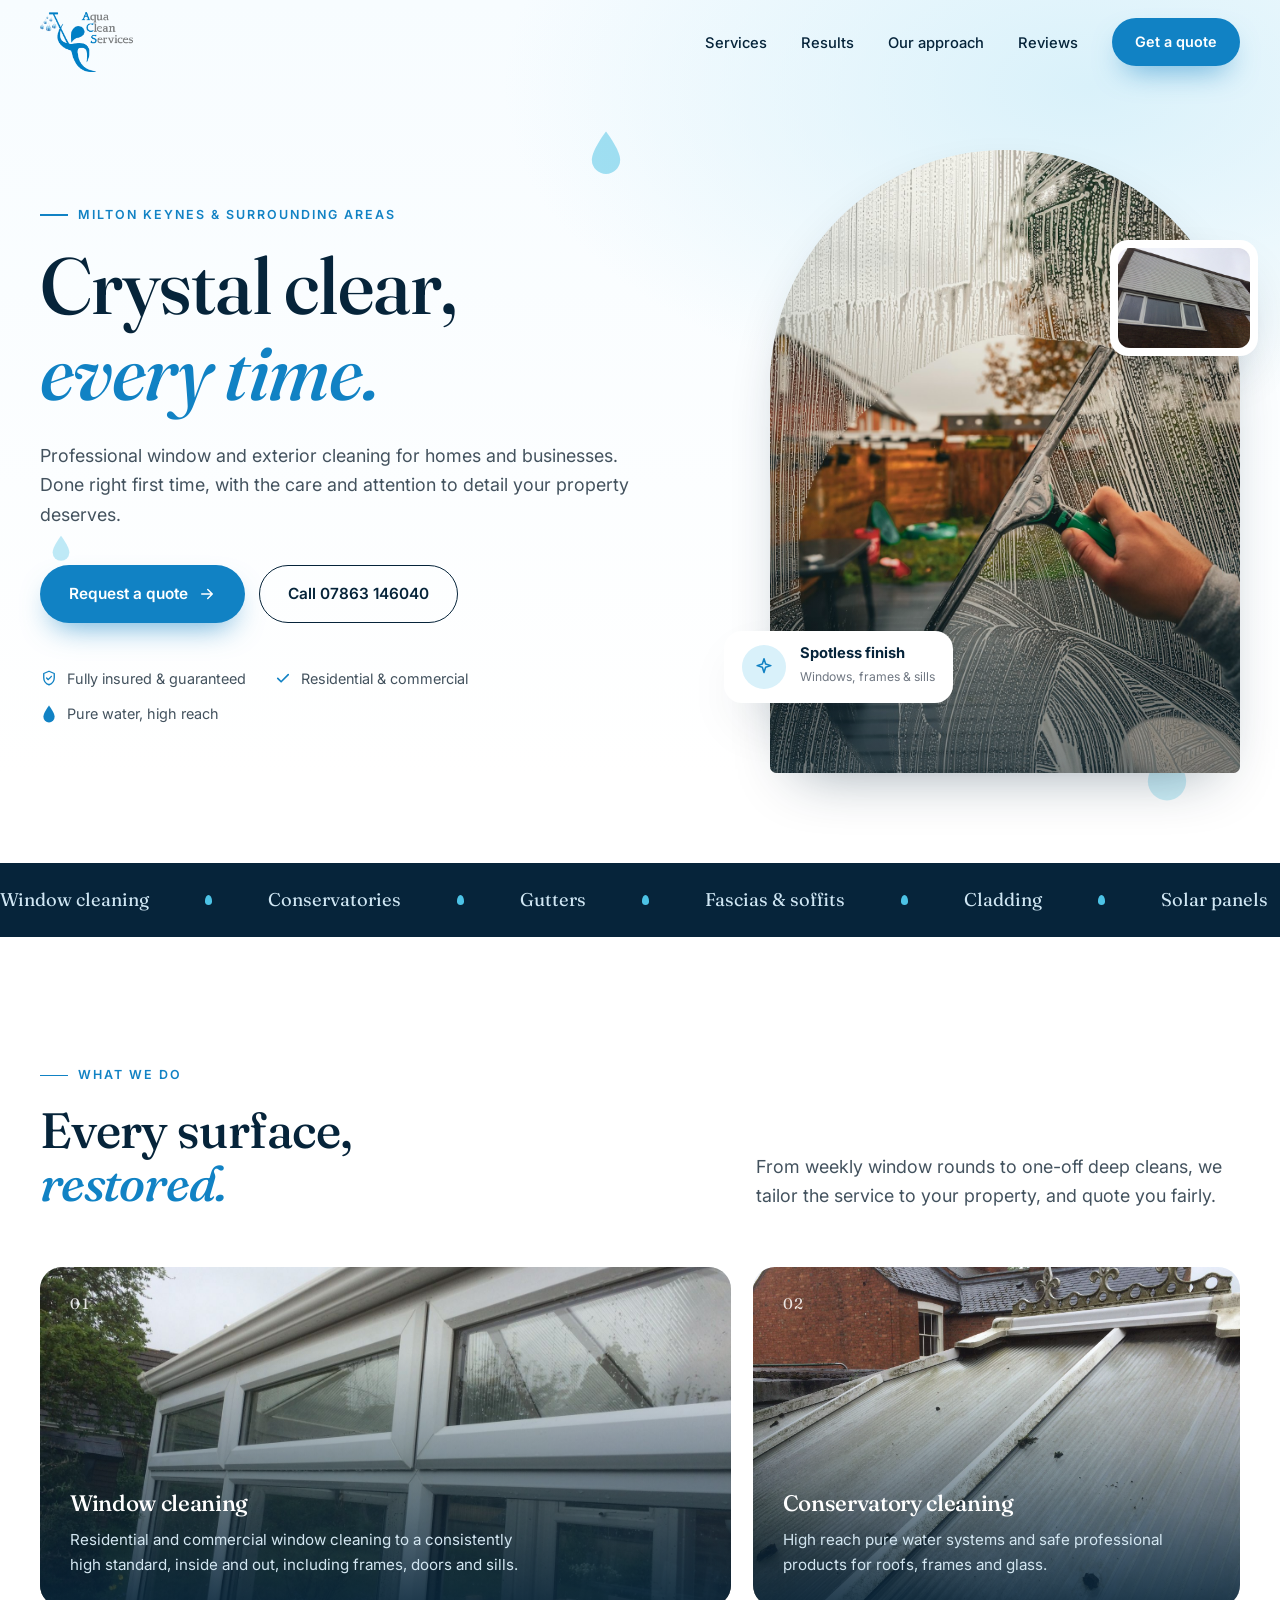
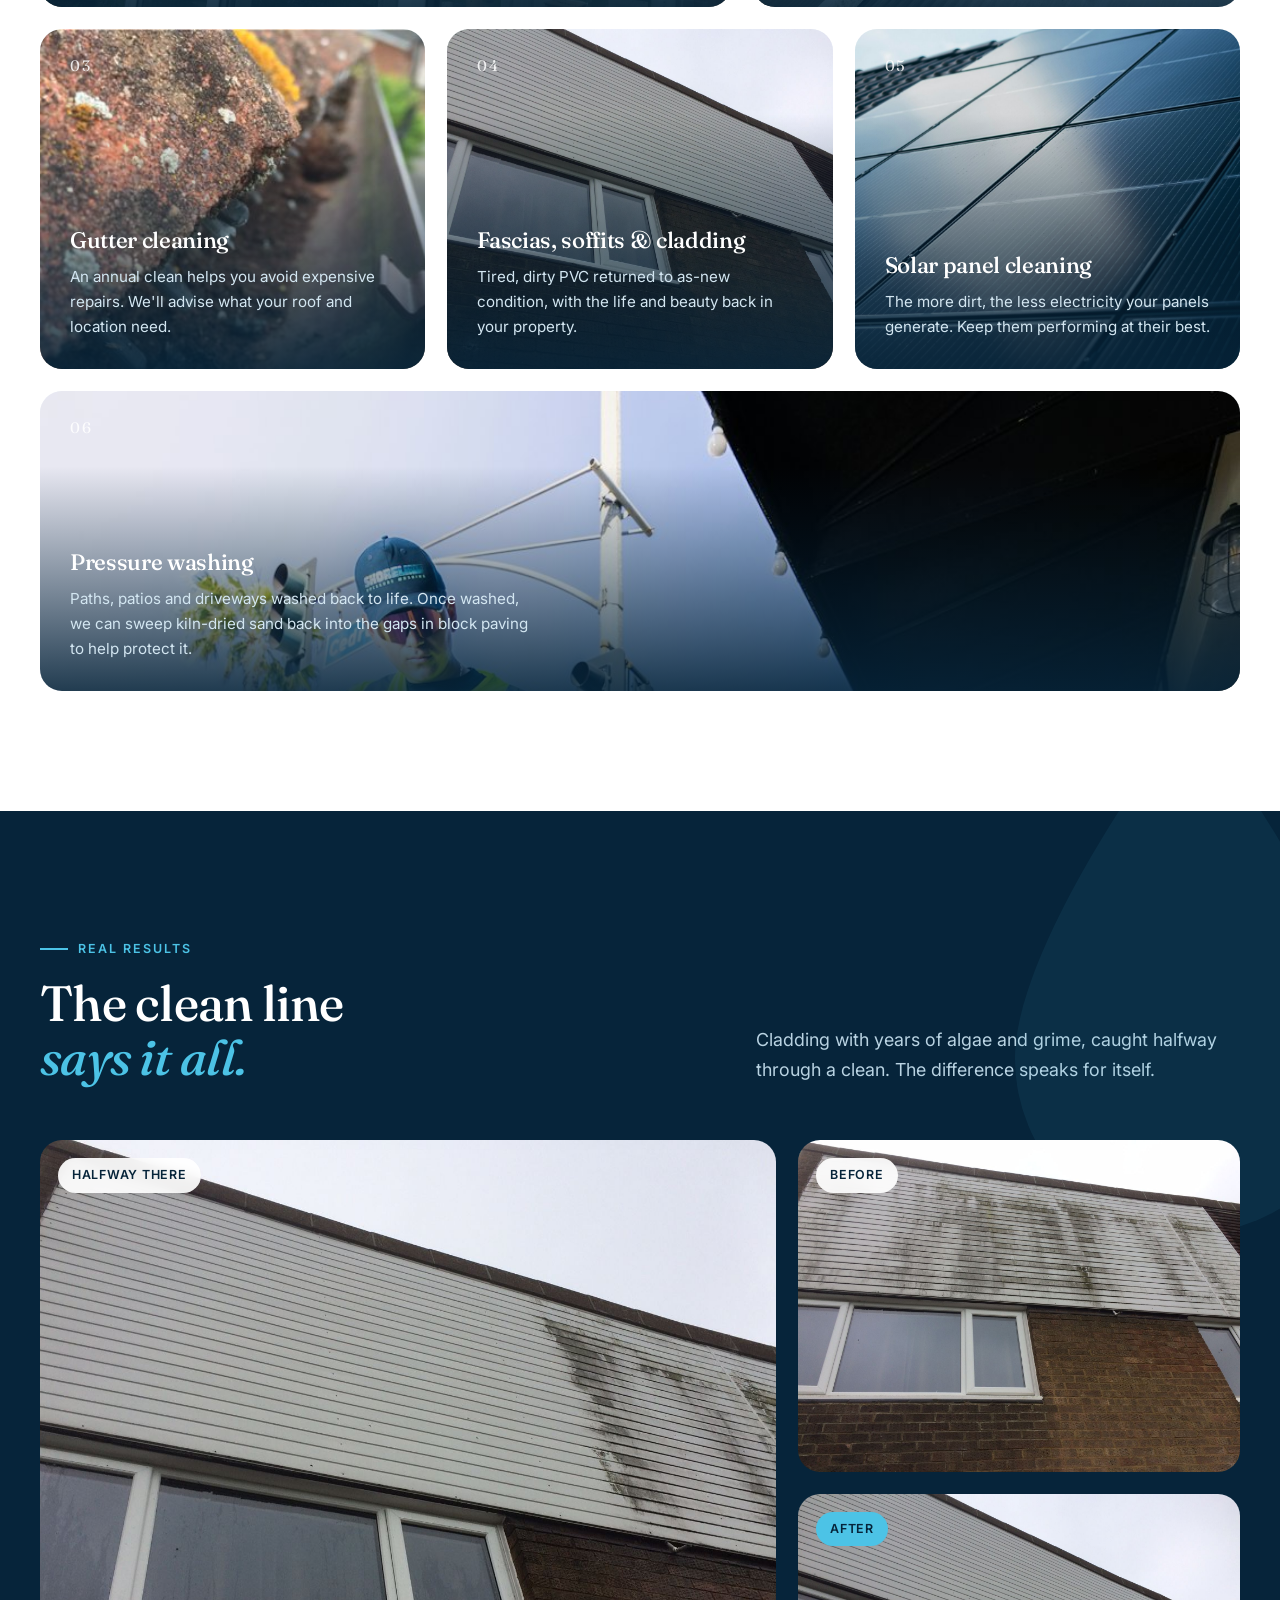
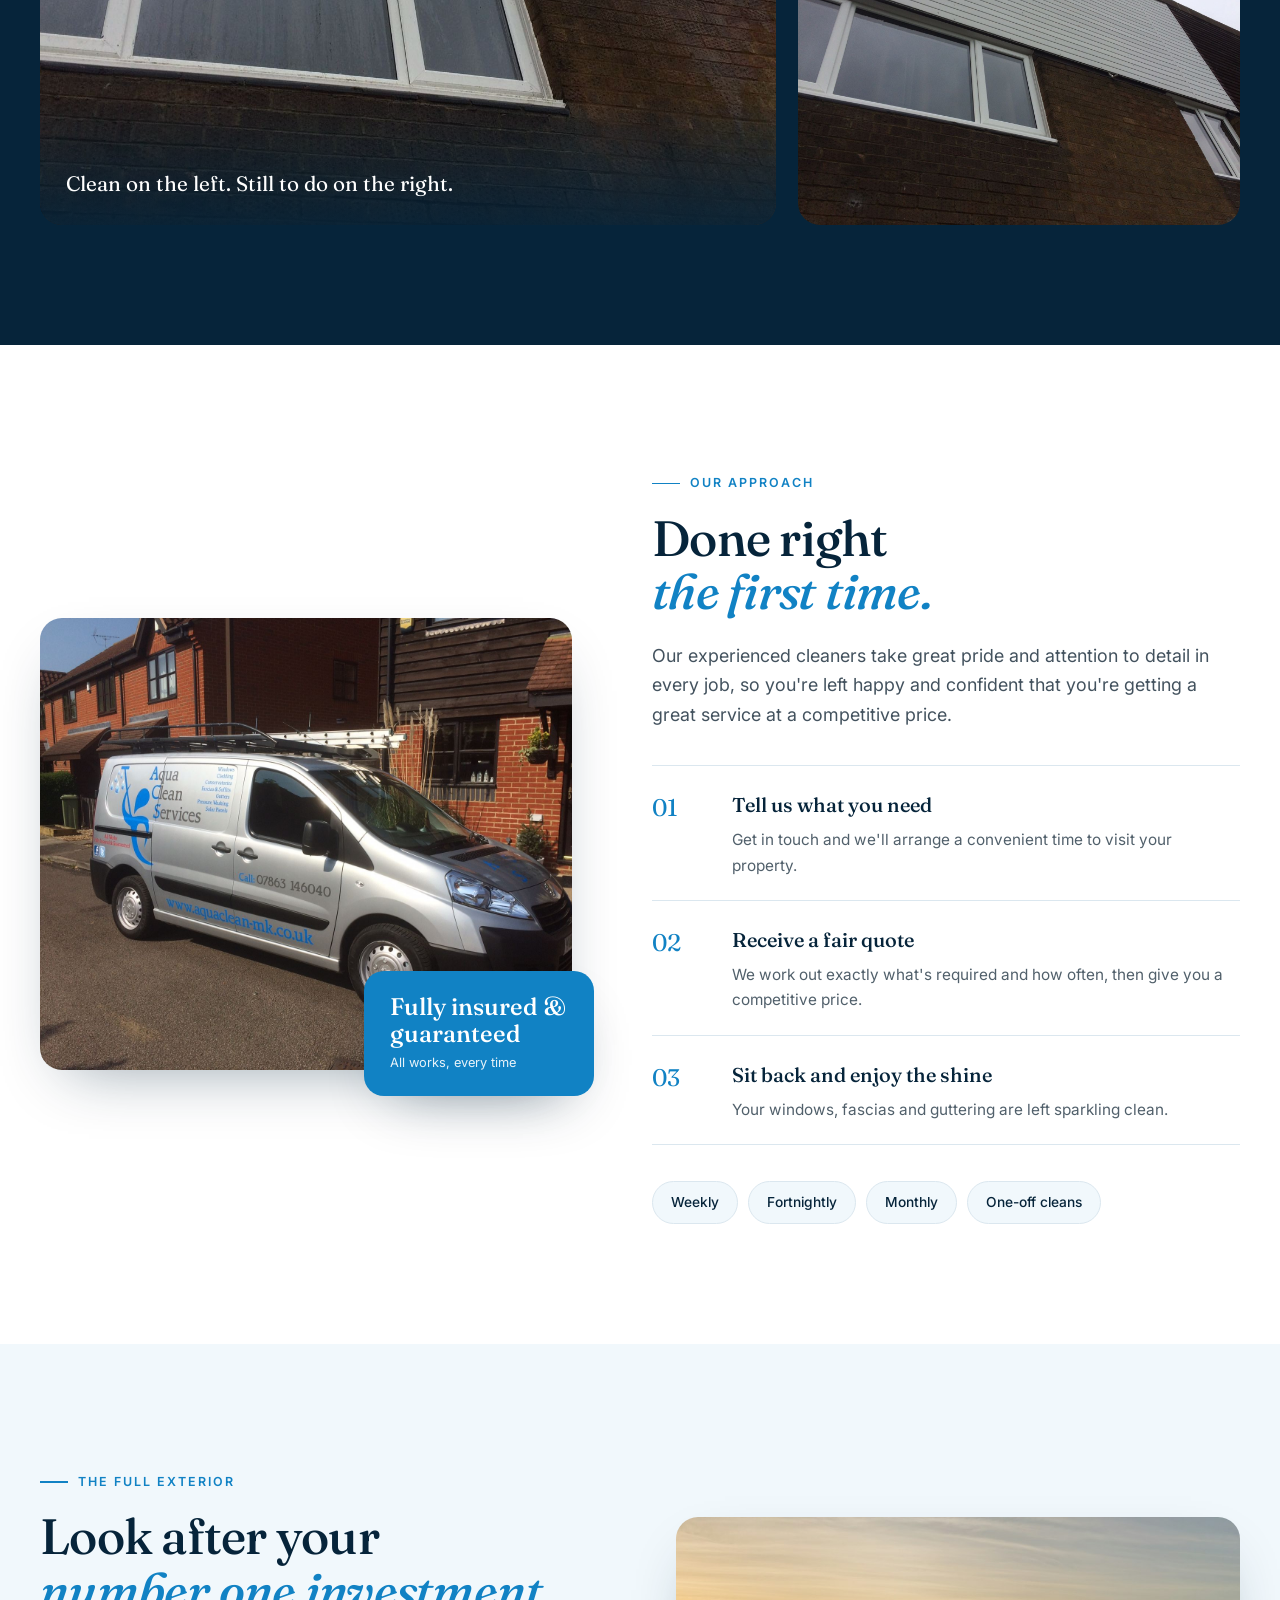
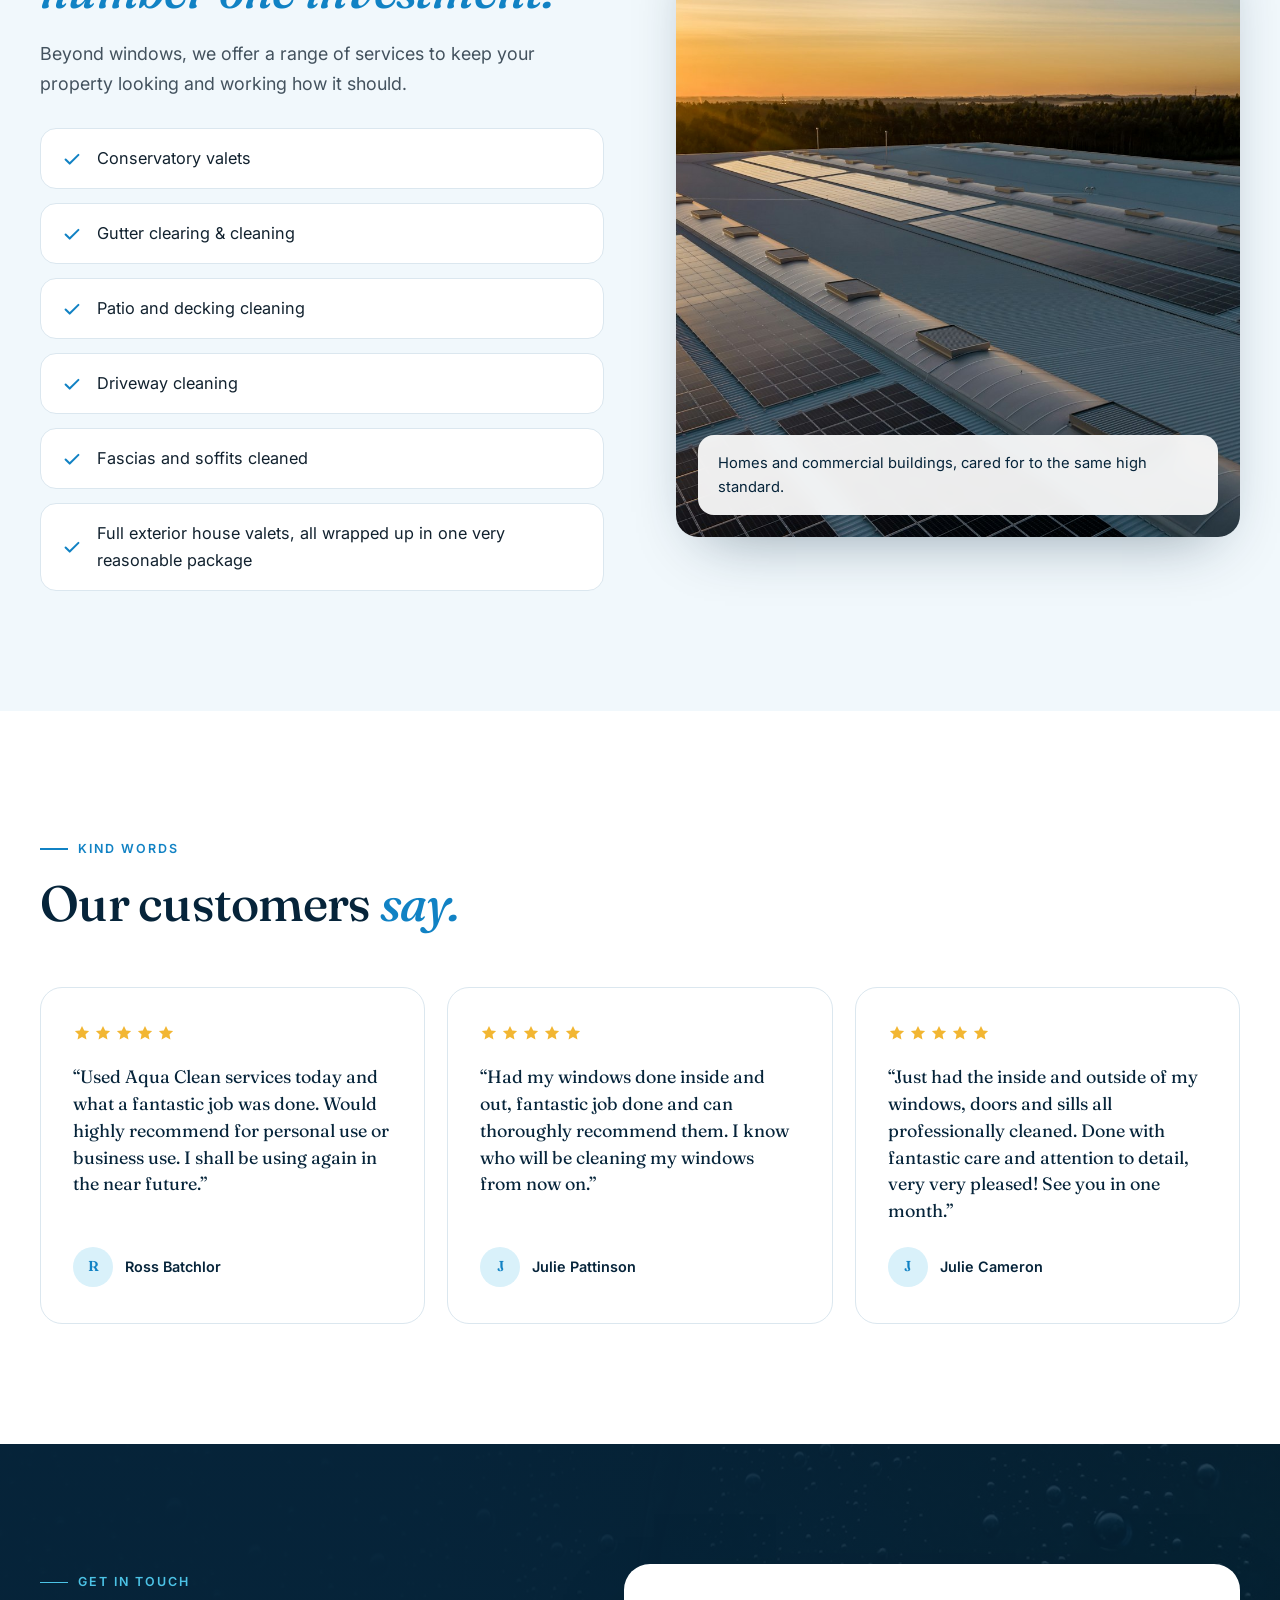
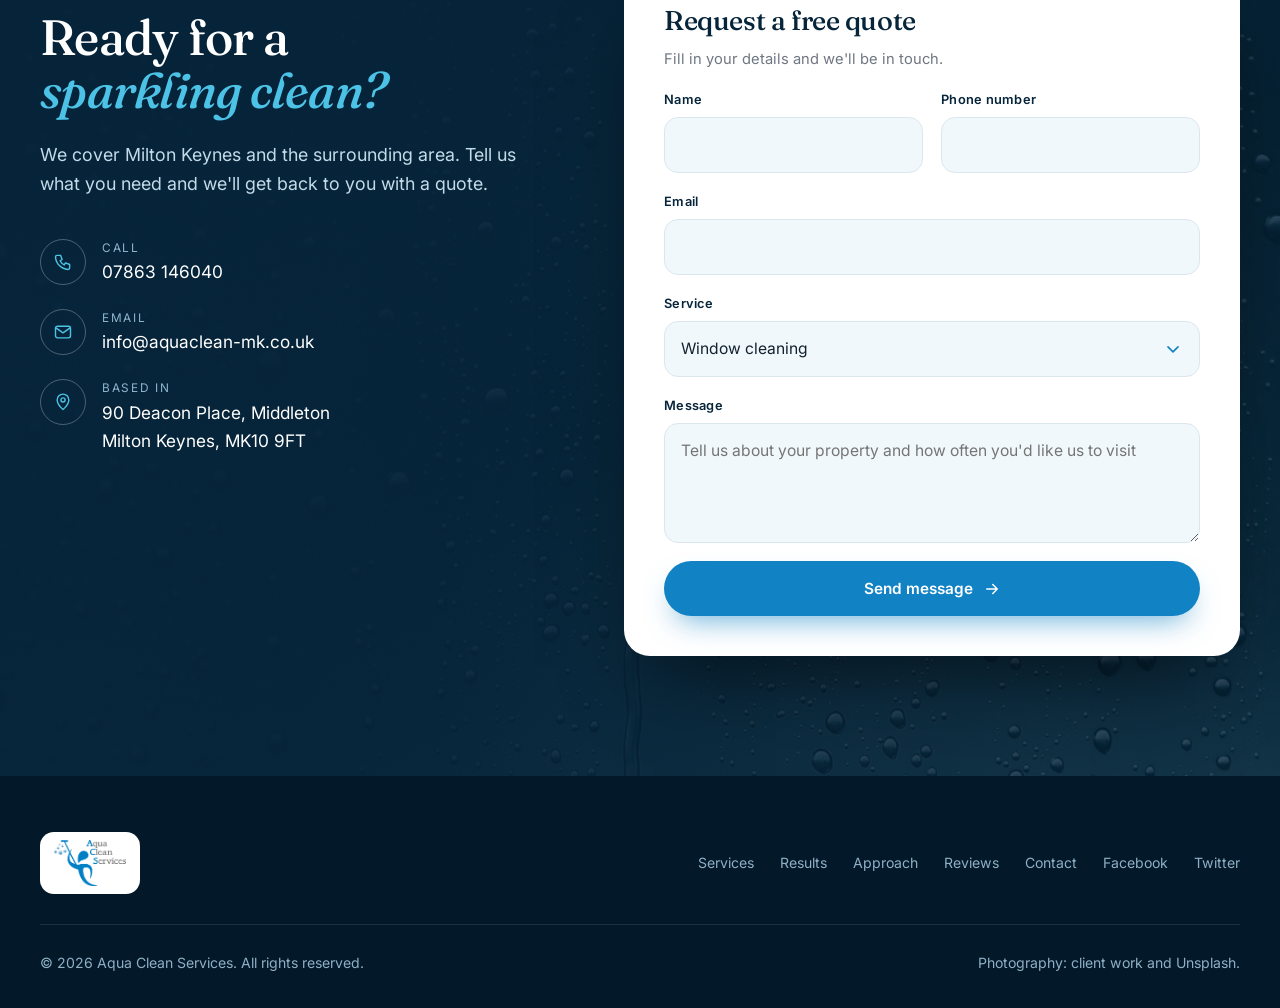
==== aquaclean/index.html @ a6d6357c "Add Aqua Clean Services demo Co-authored-by: jmattikofi1-ai <jmattikofi1-ai@users.noreply.github.com" ====
<!DOCTYPE html>
<html lang="en-GB">
<head>
<meta charset="utf-8">
<meta name="robots" content="noindex,nofollow">
<meta name="viewport" content="width=device-width, initial-scale=1">
<title>Aqua Clean Services | Window &amp; Exterior Cleaning in Milton Keynes</title>
<meta name="description" content="Premium window, gutter, conservatory, fascia, cladding, solar panel and pressure washing services across Milton Keynes. Fully insured and guaranteed.">
<meta name="theme-color" content="#06243a">
<link rel="preconnect" href="https://fonts.googleapis.com">
<link rel="preconnect" href="https://fonts.gstatic.com" crossorigin>
<link href="https://fonts.googleapis.com/css2?family=Fraunces:opsz,wght@9..144,400;9..144,500;9..144,600&family=Inter:wght@400;500;600&display=swap" rel="stylesheet">
<style>
:root{
  --navy:#06243a; --navy-2:#0a3250; --blue:#1182c4; --aqua:#4cc3e6; --aqua-soft:#d9f1fa;
  --grey:#6f7782; --ink:#12222f; --mist:#f1f8fc; --line:#dbe7ef; --white:#fff;
  --serif:"Fraunces",Georgia,serif; --sans:"Inter",system-ui,-apple-system,"Segoe UI",sans-serif;
  --r:22px; --shadow:0 24px 60px -28px rgba(6,36,58,.45);
  --ease:cubic-bezier(.22,.8,.24,1);
}
*{box-sizing:border-box;margin:0;padding:0}
html{scroll-behavior:smooth;scroll-padding-top:84px}
body{font-family:var(--sans);color:var(--ink);background:#fff;line-height:1.65;-webkit-font-smoothing:antialiased;overflow-x:hidden}
img{display:block;max-width:100%}
a{color:inherit;text-decoration:none}
.wrap{width:min(1200px,100% - 48px);margin-inline:auto}
:focus-visible{outline:3px solid var(--aqua);outline-offset:3px;border-radius:6px}
.skip{position:absolute;left:-999px;top:8px;background:var(--navy);color:#fff;padding:10px 16px;border-radius:8px;z-index:100}
.skip:focus{left:8px}

h1,h2,h3{font-family:var(--serif);font-weight:500;line-height:1.08;letter-spacing:-.015em;color:var(--navy)}
h1{font-size:clamp(2.7rem,6.2vw,5rem)}
h2{font-size:clamp(2rem,4vw,3.1rem)}
h3{font-size:1.4rem;line-height:1.2}
em{font-style:italic;color:var(--blue)}
.eyebrow{display:inline-flex;align-items:center;gap:10px;font-size:.78rem;font-weight:600;letter-spacing:.16em;text-transform:uppercase;color:var(--blue);margin-bottom:18px}
.eyebrow::before{content:"";width:28px;height:1.5px;background:currentColor}
.lede{font-size:1.12rem;color:#43525e;max-width:56ch}

.btn{display:inline-flex;align-items:center;gap:10px;padding:15px 28px;border-radius:999px;font-weight:600;font-size:.96rem;border:1.5px solid transparent;cursor:pointer;font-family:inherit;transition:transform .35s var(--ease),background .25s,box-shadow .35s,color .25s}
.btn svg{width:18px;height:18px;transition:transform .35s var(--ease)}
.btn:hover svg{transform:translateX(4px)}
.btn-primary{background:var(--blue);color:#fff;box-shadow:0 14px 30px -12px rgba(17,130,196,.7)}
.btn-primary:hover{background:#0d6fa9;transform:translateY(-2px)}
.btn-ghost{border-color:var(--navy);color:var(--navy);background:transparent}
.btn-ghost:hover{background:var(--navy);color:#fff}
.btn-light{background:#fff;color:var(--navy)}
.btn-light:hover{background:var(--aqua-soft);transform:translateY(-2px)}

/* Header */
header{position:fixed;inset:0 0 auto 0;z-index:50;transition:background .35s,box-shadow .35s,padding .35s}
header .bar{display:flex;align-items:center;justify-content:space-between;height:84px;transition:height .35s}
header.scrolled{background:rgba(255,255,255,.86);backdrop-filter:blur(16px) saturate(1.4);-webkit-backdrop-filter:blur(16px) saturate(1.4);box-shadow:0 1px 0 var(--line)}
header.scrolled .bar{height:70px}
.brand img{height:60px;width:auto;transition:height .35s}
header.scrolled .brand img{height:50px}
nav ul{display:flex;gap:34px;list-style:none;align-items:center}
nav a.link{font-size:.92rem;font-weight:500;color:var(--navy);position:relative;padding:6px 0}
nav a.link::after{content:"";position:absolute;left:0;bottom:0;height:1.5px;width:100%;background:var(--blue);transform:scaleX(0);transform-origin:left;transition:transform .4s var(--ease)}
nav a.link:hover::after{transform:scaleX(1)}
.nav-cta{padding:11px 22px;font-size:.9rem}
.burger{display:none;width:46px;height:46px;border-radius:50%;border:1.5px solid var(--navy);background:transparent;cursor:pointer;position:relative}
.burger span{position:absolute;left:12px;right:12px;height:1.5px;background:var(--navy);transition:transform .35s var(--ease),opacity .2s,top .35s var(--ease)}
.burger span:nth-child(1){top:17px}.burger span:nth-child(2){top:22px}.burger span:nth-child(3){top:27px}
.burger[aria-expanded=true] span:nth-child(1){top:22px;transform:rotate(45deg)}
.burger[aria-expanded=true] span:nth-child(2){opacity:0}
.burger[aria-expanded=true] span:nth-child(3){top:22px;transform:rotate(-45deg)}

/* Hero */
.hero{position:relative;padding:150px 0 90px;background:
  radial-gradient(900px 500px at 85% 10%,var(--aqua-soft),transparent 65%),
  linear-gradient(180deg,#f7fcff,#fff 90%);overflow:hidden}
.hero-grid{display:grid;grid-template-columns:1.08fr .92fr;gap:64px;align-items:center}
.hero h1{margin-bottom:26px}
.hero .lede{margin-bottom:36px}
.hero-actions{display:flex;flex-wrap:wrap;gap:14px;margin-bottom:44px}
.hero-points{display:flex;flex-wrap:wrap;gap:12px 28px;list-style:none;font-size:.9rem;color:#43525e}
.hero-points li{display:flex;align-items:center;gap:9px}
.hero-points svg{width:18px;height:18px;color:var(--blue);flex:none}
.hero-visual{position:relative;justify-self:end;width:min(470px,100%)}
.arch{aspect-ratio:4/5.3;border-radius:999px 999px 28px 28px;overflow:hidden;box-shadow:var(--shadow);position:relative}
.arch img{width:100%;height:100%;object-fit:cover;transform:scale(1.06);transition:transform 1.6s var(--ease)}
.arch::after{content:"";position:absolute;inset:0;background:linear-gradient(180deg,rgba(6,36,58,0) 55%,rgba(6,36,58,.35))}
.float-card{position:absolute;background:#fff;border-radius:18px;box-shadow:var(--shadow);padding:14px 18px;display:flex;align-items:center;gap:14px}
.float-card.a{left:-46px;bottom:70px;animation:bob 6s ease-in-out infinite}
.float-card.b{right:-18px;top:90px;padding:8px;animation:bob 7s ease-in-out -2s infinite}
.float-card .ico{width:44px;height:44px;border-radius:50%;background:var(--aqua-soft);display:grid;place-items:center;color:var(--blue)}
.float-card .ico svg{width:22px;height:22px}
.float-card strong{display:block;font-size:.92rem;color:var(--navy);line-height:1.2}
.float-card small{font-size:.76rem;color:var(--grey)}
.float-card.b img{width:132px;height:100px;object-fit:cover;border-radius:12px}
@keyframes bob{50%{transform:translateY(-10px)}}
.drop{position:absolute;color:var(--aqua);opacity:.5;pointer-events:none}
.drop.d1{width:34px;top:130px;left:46%;animation:bob 8s ease-in-out infinite}
.drop.d2{width:20px;top:62%;left:4%;opacity:.35;animation:bob 9s ease-in-out -3s infinite}
.drop.d3{width:46px;bottom:60px;right:7%;opacity:.28;animation:bob 10s ease-in-out -5s infinite}

/* Marquee strip */
.strip{background:var(--navy);color:#cfe6f3;padding:22px 0;overflow:hidden}
.strip ul{display:flex;gap:56px;list-style:none;white-space:nowrap;width:max-content;animation:scroll 38s linear infinite;font-family:var(--serif);font-size:1.15rem}
.strip li{display:flex;align-items:center;gap:56px}
.strip li::after{content:"";width:7px;height:10px;background:var(--aqua);border-radius:50% 50% 50% 50%/62% 62% 38% 38%}
@keyframes scroll{to{transform:translateX(-50%)}}

section{padding:120px 0}
.head{display:flex;justify-content:space-between;align-items:end;gap:40px;margin-bottom:56px;flex-wrap:wrap}
.head .lede{max-width:44ch}

/* Services bento */
.bento{display:grid;grid-template-columns:repeat(12,1fr);gap:22px}
.card{position:relative;border-radius:var(--r);overflow:hidden;background:var(--mist);min-height:340px;display:flex;flex-direction:column;justify-content:flex-end;isolation:isolate;transition:transform .5s var(--ease),box-shadow .5s}
.card:hover{transform:translateY(-6px);box-shadow:var(--shadow)}
.card img.bg{position:absolute;inset:0;width:100%;height:100%;object-fit:cover;z-index:-2;transition:transform 1.2s var(--ease)}
.card:hover img.bg{transform:scale(1.06)}
.card.photo::before{content:"";position:absolute;inset:0;z-index:-1;background:linear-gradient(180deg,rgba(6,36,58,0) 25%,rgba(6,36,58,.88))}
.card.photo h3,.card.photo p{color:#fff}
.card.photo p{color:#d3e6f1}
.card .body{padding:30px}
.card p{font-size:.95rem;color:#51606b;max-width:46ch;margin-top:10px}
.card .num{position:absolute;top:24px;left:30px;font-family:var(--serif);font-size:.95rem;color:#fff;opacity:.85;letter-spacing:.1em}
.card.plain{background:var(--mist);border:1px solid var(--line);justify-content:space-between}
.card.plain .num{color:var(--blue)}
.card.plain .icon{margin:70px 0 0 30px;width:54px;height:54px;color:var(--blue)}
.c-a{grid-column:span 7}.c-b{grid-column:span 5}
.c-c{grid-column:span 4}.c-d{grid-column:span 4}.c-e{grid-column:span 4}
.c-f{grid-column:span 12;min-height:300px}
.c-f .body{max-width:560px}

/* Clean line */
.clean{background:var(--navy);color:#fff;position:relative;overflow:hidden}
.clean h2,.clean h3{color:#fff}
.clean em{color:var(--aqua)}
.clean .eyebrow{color:var(--aqua)}
.clean .lede{color:#b9d3e2}
.clean-grid{display:grid;grid-template-columns:1.25fr .75fr;gap:22px}
.shot{position:relative;border-radius:var(--r);overflow:hidden;background:#0a3250}
.shot img{width:100%;height:100%;object-fit:cover;transition:transform 1.2s var(--ease)}
.shot:hover img{transform:scale(1.04)}
.shot.big{grid-row:span 2;min-height:560px}
.shot.sm{min-height:269px}
.tag{position:absolute;left:18px;top:18px;background:rgba(255,255,255,.92);color:var(--navy);padding:7px 14px;border-radius:999px;font-size:.78rem;font-weight:600;letter-spacing:.06em;text-transform:uppercase;backdrop-filter:blur(6px)}
.tag.good{background:var(--aqua);}
.shot figcaption.cap{position:absolute;left:0;right:0;bottom:0;padding:70px 26px 24px;background:linear-gradient(180deg,transparent,rgba(6,36,58,.85));font-family:var(--serif);font-size:1.3rem}
.bubble-bg{position:absolute;right:-120px;top:-120px;width:420px;opacity:.07;color:var(--aqua);pointer-events:none}

/* Approach */
.approach-grid{display:grid;grid-template-columns:.95fr 1.05fr;gap:80px;align-items:center}
.van{position:relative}
.van .frame{border-radius:var(--r);overflow:hidden;box-shadow:var(--shadow);aspect-ratio:4/3.4}
.van .frame img{width:100%;height:100%;object-fit:cover}
.van .badge{position:absolute;right:-22px;bottom:-26px;background:var(--blue);color:#fff;border-radius:20px;padding:22px 26px;box-shadow:var(--shadow);max-width:230px}
.van .badge strong{display:block;font-family:var(--serif);font-size:1.5rem;line-height:1.15;font-weight:500}
.van .badge small{font-size:.8rem;opacity:.9}
.steps{list-style:none;margin:36px 0;counter-reset:s;display:grid;gap:0}
.steps li{counter-increment:s;display:grid;grid-template-columns:62px 1fr;gap:6px 18px;padding:22px 0;border-top:1px solid var(--line)}
.steps li:last-child{border-bottom:1px solid var(--line)}
.steps li::before{content:"0" counter(s);font-family:var(--serif);font-size:1.5rem;color:var(--blue);grid-row:span 2}
.steps b{font-family:var(--serif);font-weight:500;font-size:1.25rem;color:var(--navy)}
.steps span{color:#51606b;font-size:.96rem}
.chips{display:flex;flex-wrap:wrap;gap:10px;margin-top:8px}
.chip{padding:9px 18px;border-radius:999px;background:var(--mist);border:1px solid var(--line);font-size:.86rem;font-weight:500;color:var(--navy)}

/* Extras */
.extras{background:var(--mist)}
.extras-grid{display:grid;grid-template-columns:1fr 1fr;gap:72px;align-items:center}
.extras ul{list-style:none;display:grid;gap:14px;margin-top:30px}
.extras li{display:flex;gap:14px;align-items:center;font-size:1.02rem;padding:16px 20px;background:#fff;border-radius:16px;border:1px solid var(--line);transition:transform .35s var(--ease),border-color .3s}
.extras li:hover{transform:translateX(8px);border-color:var(--aqua)}
.extras li svg{width:22px;height:22px;color:var(--blue);flex:none}
.extras .pic{position:relative;border-radius:var(--r);overflow:hidden;aspect-ratio:4/4.4;box-shadow:var(--shadow)}
.extras .pic img{width:100%;height:100%;object-fit:cover}
.extras .pic span{position:absolute;left:22px;bottom:22px;right:22px;background:rgba(255,255,255,.92);backdrop-filter:blur(8px);border-radius:16px;padding:16px 20px;font-size:.92rem;color:var(--navy)}

/* Testimonials */
.quotes{display:grid;grid-template-columns:repeat(3,1fr);gap:22px}
.quote{padding:36px 32px;border-radius:var(--r);border:1px solid var(--line);background:#fff;display:flex;flex-direction:column;gap:22px;transition:transform .5s var(--ease),box-shadow .5s}
.quote:hover{transform:translateY(-6px);box-shadow:var(--shadow)}
.stars{display:flex;gap:3px;color:#f2b632}
.stars svg{width:18px;height:18px}
.quote p{font-family:var(--serif);font-size:1.12rem;line-height:1.5;color:var(--navy);flex:1}
.quote footer{display:flex;align-items:center;gap:12px;font-size:.9rem;font-weight:600;color:var(--navy)}
.quote footer i{width:40px;height:40px;border-radius:50%;background:var(--aqua-soft);display:grid;place-items:center;font-style:normal;font-family:var(--serif);color:var(--blue)}

/* Contact */
.contact{position:relative;color:#fff;background:var(--navy);overflow:hidden;isolation:isolate}
.contact .bgimg{position:absolute;inset:0;z-index:-2;width:100%;height:100%;object-fit:cover;opacity:.5}
.contact::before{content:"";position:absolute;inset:0;z-index:-1;background:linear-gradient(100deg,rgba(6,36,58,.96) 30%,rgba(6,36,58,.55))}
.contact h2{color:#fff}.contact em{color:var(--aqua)}.contact .eyebrow{color:var(--aqua)}
.contact-grid{display:grid;grid-template-columns:.9fr 1.1fr;gap:80px;align-items:start}
.contact .lede{color:#c3dbe9;margin-bottom:40px}
.details{list-style:none;display:grid;gap:22px}
.details li{display:flex;gap:16px;align-items:flex-start}
.details .ico{flex:none;width:46px;height:46px;border-radius:50%;border:1px solid rgba(255,255,255,.28);display:grid;place-items:center;color:var(--aqua)}
.details .ico svg{width:20px;height:20px}
.details small{display:block;font-size:.74rem;letter-spacing:.14em;text-transform:uppercase;color:#8fb5cb}
.details a,.details span.v{font-size:1.08rem}
.details a:hover{color:var(--aqua)}
form{background:#fff;color:var(--ink);padding:40px;border-radius:26px;box-shadow:0 40px 80px -30px rgba(0,0,0,.6);display:grid;grid-template-columns:1fr 1fr;gap:18px}
form h3{grid-column:1/-1;font-size:1.7rem;margin-bottom:2px}
form .sub{grid-column:1/-1;color:var(--grey);font-size:.92rem;margin-top:-10px}
.field{display:flex;flex-direction:column;gap:7px}
.field.full{grid-column:1/-1}
label{font-size:.8rem;font-weight:600;color:var(--navy);letter-spacing:.02em}
input,select,textarea{font:inherit;font-size:.98rem;padding:14px 16px;border:1.5px solid var(--line);border-radius:14px;background:var(--mist);color:var(--ink);transition:border-color .25s,background .25s,box-shadow .25s;width:100%}
textarea{min-height:120px;resize:vertical}
input:focus,select:focus,textarea:focus{outline:none;border-color:var(--blue);background:#fff;box-shadow:0 0 0 4px rgba(17,130,196,.15)}
/* Custom select */
.select{position:relative}
.select-trigger{display:flex;align-items:center;justify-content:space-between;gap:12px;width:100%;text-align:left;font:inherit;font-size:.98rem;padding:14px 16px;border:1.5px solid var(--line);border-radius:14px;background:var(--mist);color:var(--ink);cursor:pointer;transition:border-color .25s,background .25s,box-shadow .25s}
.select-trigger:hover{border-color:#b9d6e6}
.select-trigger:focus-visible,.select.open .select-trigger{outline:none;border-color:var(--blue);background:#fff;box-shadow:0 0 0 4px rgba(17,130,196,.15)}
.select .chev{width:20px;height:20px;flex:none;color:var(--blue);transition:transform .35s var(--ease)}
.select.open .chev{transform:rotate(180deg)}
.select-menu{position:absolute;left:0;right:0;top:calc(100% + 8px);z-index:20;list-style:none;margin:0;padding:8px;background:#fff;border:1px solid var(--line);border-radius:16px;box-shadow:0 24px 50px -18px rgba(6,36,58,.35),0 2px 6px rgba(6,36,58,.06);max-height:min(400px,60vh);overflow-y:auto;overscroll-behavior:contain;opacity:0;visibility:hidden;transform:translateY(-6px) scale(.98);transform-origin:top;transition:opacity .22s var(--ease),transform .28s var(--ease),visibility 0s .28s}
.select.open .select-menu{opacity:1;visibility:visible;transform:none;transition-delay:0s}
.select-menu li{display:flex;align-items:center;justify-content:space-between;gap:12px;padding:11px 14px;border-radius:10px;font-size:.96rem;color:var(--ink);cursor:pointer;transition:background .15s,color .15s}
.select-menu li.active{background:var(--aqua-soft)}
.select-menu li[aria-selected=true]{color:var(--blue);font-weight:600}
.select-menu li[aria-selected=true]::after{content:"";flex:none;width:18px;height:18px;background:url("data:image/svg+xml,%3Csvg xmlns='http://www.w3.org/2000/svg' viewBox='0 0 24 24'%3E%3Cpath d='M5 12.5l4.5 4.5L19 7.5' fill='none' stroke='%231182c4' stroke-width='2.4' stroke-linecap='round' stroke-linejoin='round'/%3E%3C/svg%3E") center/contain no-repeat}
form .btn{grid-column:1/-1;justify-content:center;padding:17px}
.thanks{grid-column:1/-1;background:var(--aqua-soft);color:var(--navy);padding:16px 20px;border-radius:14px;font-size:.94rem;display:none}
.thanks.show{display:block}

/* Footer */
footer.site{background:#031829;color:#8fb0c4;padding:56px 0 34px;font-size:.88rem}
.foot{display:flex;justify-content:space-between;align-items:center;gap:30px;flex-wrap:wrap;padding-bottom:30px;border-bottom:1px solid rgba(255,255,255,.1)}
.foot .logo-chip{background:#fff;border-radius:14px;padding:8px 14px}
.foot .logo-chip img{height:46px}
.foot ul{display:flex;gap:26px;list-style:none;flex-wrap:wrap}
.foot a:hover{color:#fff}
.legal{padding-top:26px;display:flex;justify-content:space-between;gap:16px;flex-wrap:wrap}

/* Mobile call bar */
.callbar{display:none;transition:opacity .25s,transform .35s var(--ease)}
body.select-open .callbar{opacity:0;pointer-events:none;transform:translateY(20px)}

/* Reveal */
.reveal{opacity:0;transform:translateY(28px);transition:opacity .9s var(--ease),transform .9s var(--ease)}
.reveal.in{opacity:1;transform:none}
.reveal.d1{transition-delay:.1s}.reveal.d2{transition-delay:.2s}.reveal.d3{transition-delay:.3s}
.arch.in img,.reveal.in .arch img{transform:scale(1)}

@media (min-width:981px) and (max-height:860px){
  .hero{padding:112px 0 56px}
  h1{font-size:clamp(2.6rem,4.6vw,4.1rem)}
  .hero h1{margin-bottom:20px}
  .hero .lede{margin-bottom:26px;font-size:1.05rem}
  .hero-actions{margin-bottom:28px}
  .hero-visual{width:min(380px,100%)}
}
@media (max-width:980px){
  section{padding:84px 0}
  nav{position:fixed;inset:0 0 0 auto;width:min(86vw,360px);background:#fff;padding:110px 34px 34px;transform:translateX(100%);visibility:hidden;transition:transform .5s var(--ease),visibility 0s .5s;box-shadow:-30px 0 60px -30px rgba(6,36,58,.4)}
  nav.open{transform:none;visibility:visible;transition-delay:0s}
  nav ul{flex-direction:column;align-items:flex-start;gap:6px}
  nav a.link{font-family:var(--serif);font-size:1.6rem;padding:8px 0}
  nav .nav-cta{margin-top:20px}
  .burger{display:block;z-index:60}
  .hero{padding:124px 0 70px}
  .hero-grid,.approach-grid,.extras-grid,.contact-grid{grid-template-columns:1fr;gap:48px}
  .hero-visual{justify-self:center;width:min(400px,86%)}
  .float-card.a{left:-14px}.float-card.b{right:-10px}
  .bento{grid-template-columns:1fr 1fr}
  .c-a,.c-f{grid-column:1/-1}
  .c-b,.c-c,.c-d,.c-e{grid-column:auto}
  .card{min-height:320px}
  .c-a,.c-f{min-height:340px}
  .clean-grid{grid-template-columns:1fr 1fr;gap:18px}
  .shot.big{grid-column:1/-1;min-height:400px;grid-row:auto}
  .shot.sm{min-height:260px}
  .extras .pic{aspect-ratio:16/10}
  .van .frame{aspect-ratio:16/11}
  .quotes{grid-template-columns:1fr}
  .van .badge{right:12px}
  .bubble-bg{display:none}
  form{grid-template-columns:1fr;padding:28px 22px}
  .callbar{display:flex;position:fixed;left:14px;right:14px;bottom:14px;z-index:40;background:var(--navy);color:#fff;border-radius:999px;padding:8px 8px 8px 24px;align-items:center;justify-content:space-between;box-shadow:0 14px 40px -10px rgba(6,36,58,.7);font-weight:600;font-size:.94rem}
  .callbar a.go{background:var(--aqua);color:var(--navy);padding:12px 22px;border-radius:999px}
  footer.site{padding-bottom:100px}
}
@media (max-width:640px){
  .wrap{width:min(1200px,100% - 40px)}
  .bento,.clean-grid{grid-template-columns:1fr}
  .c-a,.c-f{grid-column:auto}
  .extras .pic{aspect-ratio:4/4.2}
  .van .frame{aspect-ratio:4/3.4}
  .shot.big{min-height:360px}
  .card .body{padding:24px}
  .card .num{left:24px}
  .float-card.a{left:-8px;padding:10px 14px}
  .float-card.b{right:-8px}
  .float-card.b img{width:104px;height:80px}
  form h3{font-size:1.45rem}
}
@media (prefers-reduced-motion:reduce){
  *,*::before,*::after{animation:none!important;transition:none!important}
  html{scroll-behavior:auto}
  .reveal{opacity:1;transform:none}
}
</style>
</head>
<body>
<a class="skip" href="#main">Skip to content</a>

<svg width="0" height="0" style="position:absolute" aria-hidden="true">
  <defs>
    <symbol id="drop" viewBox="0 0 24 32"><path d="M12 1C12 1 2 14 2 21a10 10 0 0 0 20 0C22 14 12 1 12 1Z" fill="currentColor"/></symbol>
    <symbol id="check" viewBox="0 0 24 24"><path d="M5 12.5l4.5 4.5L19 7.5" fill="none" stroke="currentColor" stroke-width="2.2" stroke-linecap="round" stroke-linejoin="round"/></symbol>
    <symbol id="arrow" viewBox="0 0 24 24"><path d="M5 12h14M13 6l6 6-6 6" fill="none" stroke="currentColor" stroke-width="2" stroke-linecap="round" stroke-linejoin="round"/></symbol>
    <symbol id="shield" viewBox="0 0 24 24"><path d="M12 3l7 3v5.5c0 4.6-3 8-7 9.5-4-1.5-7-4.9-7-9.5V6l7-3Z" fill="none" stroke="currentColor" stroke-width="1.8" stroke-linejoin="round"/><path d="M8.8 12l2.2 2.2 4.2-4.4" fill="none" stroke="currentColor" stroke-width="1.8" stroke-linecap="round" stroke-linejoin="round"/></symbol>
    <symbol id="star" viewBox="0 0 24 24"><path d="M12 2.5l2.9 6.1 6.6.8-4.9 4.6 1.3 6.6L12 17.3l-5.9 3.3 1.3-6.6L2.5 9.4l6.6-.8L12 2.5Z" fill="currentColor"/></symbol>
    <symbol id="phone" viewBox="0 0 24 24"><path d="M5 4h4l2 5-2.5 1.5a11 11 0 0 0 5 5L15 13l5 2v4a2 2 0 0 1-2 2A16 16 0 0 1 3 6a2 2 0 0 1 2-2Z" fill="none" stroke="currentColor" stroke-width="1.7" stroke-linejoin="round"/></symbol>
    <symbol id="mail" viewBox="0 0 24 24"><rect x="3" y="5" width="18" height="14" rx="2.5" fill="none" stroke="currentColor" stroke-width="1.7"/><path d="M3.5 7l8.5 6 8.5-6" fill="none" stroke="currentColor" stroke-width="1.7" stroke-linejoin="round"/></symbol>
    <symbol id="pin" viewBox="0 0 24 24"><path d="M12 21s7-6.2 7-11.5A7 7 0 0 0 5 9.5C5 14.800 12 21 12 21Z" fill="none" stroke="currentColor" stroke-width="1.7" stroke-linejoin="round"/><circle cx="12" cy="9.500" r="2.500" fill="none" stroke="currentColor" stroke-width="1.7"/></symbol>
    <symbol id="sparkle" viewBox="0 0 24 24"><path d="M12 3l1.8 5.700L19.500 10.500l-5.700 1.800L12 18l-1.800-5.700L4.500 10.500l5.700-1.800L12 3Z" fill="none" stroke="currentColor" stroke-width="1.7" stroke-linejoin="round"/></symbol>
    <symbol id="spray" viewBox="0 0 48 48"><path d="M8 20h18v22a2 2 0 0 1-2 2H10a2 2 0 0 1-2-2V20Zm4-8h10v8H12v-8Zm10 2h10l4-4" fill="none" stroke="currentColor" stroke-width="2" stroke-linejoin="round" stroke-linecap="round"/><path d="M40 12l4-2m-4 6l4 1m-5 5l3 3" stroke="currentColor" stroke-width="2" stroke-linecap="round"/></symbol>
  </defs>
</svg>

<header id="top">
  <div class="wrap bar">
    <a class="brand" href="#top" aria-label="Aqua Clean Services home"><img src="assets/logo.png" alt="Aqua Clean Services" width="93" height="60"></a>
    <nav id="nav" aria-label="Main">
      <ul>
        <li><a class="link" href="#services">Services</a></li>
        <li><a class="link" href="#results">Results</a></li>
        <li><a class="link" href="#approach">Our approach</a></li>
        <li><a class="link" href="#reviews">Reviews</a></li>
        <li><a class="btn btn-primary nav-cta" href="#contact">Get a quote</a></li>
      </ul>
    </nav>
    <button class="burger" aria-label="Menu" aria-expanded="false" aria-controls="nav"><span></span><span></span><span></span></button>
  </div>
</header>

<main id="main">
<!-- HERO -->
<section class="hero" style="padding-bottom:90px">
  <svg class="drop d1" viewBox="0 0 24 32"><use href="#drop"/></svg>
  <svg class="drop d2" viewBox="0 0 24 32"><use href="#drop"/></svg>
  <svg class="drop d3" viewBox="0 0 24 32"><use href="#drop"/></svg>
  <div class="wrap hero-grid">
    <div>
      <span class="eyebrow reveal">Milton Keynes &amp; surrounding areas</span>
      <h1 class="reveal d1">Crystal clear,<br><em>every time.</em></h1>
      <p class="lede reveal d2">Professional window and exterior cleaning for homes and businesses. Done right first time, with the care and attention to detail your property deserves.</p>
      <div class="hero-actions reveal d3">
        <a class="btn btn-primary" href="#contact">Request a quote <svg><use href="#arrow"/></svg></a>
        <a class="btn btn-ghost" href="tel:07863146040">Call 07863 146040</a>
      </div>
      <ul class="hero-points reveal d3">
        <li><svg><use href="#shield"/></svg>Fully insured &amp; guaranteed</li>
        <li><svg><use href="#check"/></svg>Residential &amp; commercial</li>
        <li><svg><use href="#drop"/></svg>Pure water, high reach</li>
      </ul>
    </div>
    <div class="hero-visual reveal d2">
      <div class="arch"><img src="assets/stock-squeegee.jpg" alt="Squeegee drawing across a freshly washed window" width="1100" height="1650"></div>
      <div class="float-card a">
        <span class="ico"><svg><use href="#sparkle"/></svg></span>
        <div><strong>Spotless finish</strong><small>Windows, frames &amp; sills</small></div>
      </div>
      <div class="float-card b"><img src="assets/cladding-clean-line.jpg" alt="Cladding half cleaned, showing the clean line" width="132" height="100" loading="lazy"></div>
    </div>
  </div>
</section>

<div class="strip" aria-hidden="true">
  <ul>
    <li>Window cleaning</li><li>Conservatories</li><li>Gutters</li><li>Fascias &amp; soffits</li><li>Cladding</li><li>Solar panels</li><li>Pressure washing</li>
    <li>Window cleaning</li><li>Conservatories</li><li>Gutters</li><li>Fascias &amp; soffits</li><li>Cladding</li><li>Solar panels</li><li>Pressure washing</li>
  </ul>
</div>

<!-- SERVICES -->
<section id="services">
  <div class="wrap">
    <div class="head">
      <div><span class="eyebrow reveal">What we do</span><h2 class="reveal d1">Every surface,<br><em>restored.</em></h2></div>
      <p class="lede reveal d2">From weekly window rounds to one-off deep cleans, we tailor the service to your property, and quote you fairly.</p>
    </div>
    <div class="bento">
      <article class="card photo c-a reveal">
        <img class="bg" src="assets/conservatory-windows.jpg" alt="Clean white uPVC windows and gutter on a conservatory" loading="lazy">
        <span class="num">01</span>
        <div class="body"><h3>Window cleaning</h3><p>Residential and commercial window cleaning to a consistently high standard, inside and out, including frames, doors and sills.</p></div>
      </article>
      <article class="card photo c-b reveal d1">
        <img class="bg" src="assets/conservatory-roof.jpg" alt="Conservatory roof panels before cleaning" loading="lazy">
        <span class="num">02</span>
        <div class="body"><h3>Conservatory cleaning</h3><p>High reach pure water systems and safe professional products for roofs, frames and glass.</p></div>
      </article>
      <article class="card photo c-c reveal">
        <img class="bg" src="assets/gutter.jpg" alt="Moss and debris in a gutter" loading="lazy">
        <span class="num">03</span>
        <div class="body"><h3>Gutter cleaning</h3><p>An annual clean helps you avoid expensive repairs. We'll advise what your roof and location need.</p></div>
      </article>
      <article class="card photo c-d reveal d1">
        <img class="bg" src="assets/cladding-after.jpg" alt="Freshly cleaned white cladding and windows" loading="lazy">
        <span class="num">04</span>
        <div class="body"><h3>Fascias, soffits &amp; cladding</h3><p>Tired, dirty PVC returned to as-new condition, with the life and beauty back in your property.</p></div>
      </article>
      <article class="card photo c-e reveal d2">
        <img class="bg" src="assets/stock-solar.jpg" alt="Close-up of solar panels reflecting the sky" loading="lazy">
        <span class="num">05</span>
        <div class="body"><h3>Solar panel cleaning</h3><p>The more dirt, the less electricity your panels generate. Keep them performing at their best.</p></div>
      </article>
      <article class="card photo c-f reveal">
        <img class="bg" src="assets/stock-pressure.jpg" alt="Operator using a surface cleaner on a paved area" loading="lazy" style="object-position:center 18%">
        <span class="num">06</span>
        <div class="body"><h3>Pressure washing</h3><p>Paths, patios and driveways washed back to life. Once washed, we can sweep kiln-dried sand back into the gaps in block paving to help protect it.</p></div>
      </article>
    </div>
  </div>
</section>

<!-- RESULTS -->
<section id="results" class="clean">
  <svg class="bubble-bg" viewBox="0 0 24 32"><use href="#drop"/></svg>
  <div class="wrap">
    <div class="head">
      <div><span class="eyebrow reveal">Real results</span><h2 class="reveal d1">The clean line<br><em>says it all.</em></h2></div>
      <p class="lede reveal d2">Cladding with years of algae and grime, caught halfway through a clean. The difference speaks for itself.</p>
    </div>
    <div class="clean-grid">
      <figure class="shot big reveal">
        <img src="assets/cladding-clean-line.jpg" alt="Cladding cleaned on the left, still dirty on the right" loading="lazy">
        <span class="tag">Halfway there</span>
        <figcaption class="cap">Clean on the left. Still to do on the right.</figcaption>
      </figure>
      <figure class="shot sm reveal d1">
        <img src="assets/cladding-before.jpg" alt="Algae-stained cladding before cleaning" loading="lazy">
        <span class="tag">Before</span>
      </figure>
      <figure class="shot sm reveal d2">
        <img src="assets/cladding-after.jpg" alt="Cladding and windows after cleaning" loading="lazy">
        <span class="tag good">After</span>
      </figure>
    </div>
  </div>
</section>

<!-- APPROACH -->
<section id="approach">
  <div class="wrap approach-grid">
    <div class="van reveal">
      <div class="frame"><img src="assets/van.jpg" alt="Aqua Clean Services van with ladders" loading="lazy"></div>
      <div class="badge"><strong>Fully insured &amp; guaranteed</strong><small>All works, every time</small></div>
    </div>
    <div>
      <span class="eyebrow reveal">Our approach</span>
      <h2 class="reveal d1">Done right<br><em>the first time.</em></h2>
      <p class="lede reveal d2" style="margin-top:22px">Our experienced cleaners take great pride and attention to detail in every job, so you're left happy and confident that you're getting a great service at a competitive price.</p>
      <ol class="steps reveal d2">
        <li><b>Tell us what you need</b><span>Get in touch and we'll arrange a convenient time to visit your property.</span></li>
        <li><b>Receive a fair quote</b><span>We work out exactly what's required and how often, then give you a competitive price.</span></li>
        <li><b>Sit back and enjoy the shine</b><span>Your windows, fascias and guttering are left sparkling clean.</span></li>
      </ol>
      <div class="chips reveal d3"><span class="chip">Weekly</span><span class="chip">Fortnightly</span><span class="chip">Monthly</span><span class="chip">One-off cleans</span></div>
    </div>
  </div>
</section>

<!-- EXTRAS -->
<section class="extras">
  <div class="wrap extras-grid">
    <div>
      <span class="eyebrow reveal">The full exterior</span>
      <h2 class="reveal d1">Look after your<br><em>number one investment.</em></h2>
      <p class="lede reveal d2" style="margin-top:22px">Beyond windows, we offer a range of services to keep your property looking and working how it should.</p>
      <ul class="reveal d2">
        <li><svg><use href="#check"/></svg>Conservatory valets</li>
        <li><svg><use href="#check"/></svg>Gutter clearing &amp; cleaning</li>
        <li><svg><use href="#check"/></svg>Patio and decking cleaning</li>
        <li><svg><use href="#check"/></svg>Driveway cleaning</li>
        <li><svg><use href="#check"/></svg>Fascias and soffits cleaned</li>
        <li><svg><use href="#check"/></svg>Full exterior house valets, all wrapped up in one very reasonable package</li>
      </ul>
    </div>
    <div class="pic reveal d1">
      <img src="assets/stock-solar-roof.jpg" alt="Rooftop solar array at sunset" loading="lazy">
      <span>Homes and commercial buildings, cared for to the same high standard.</span>
    </div>
  </div>
</section>

<!-- REVIEWS -->
<section id="reviews">
  <div class="wrap">
    <div class="head">
      <div><span class="eyebrow reveal">Kind words</span><h2 class="reveal d1">Our customers <em>say.</em></h2></div>
    </div>
    <div class="quotes">
      <blockquote class="quote reveal">
        <div class="stars" aria-label="5 stars"><svg><use href="#star"/></svg><svg><use href="#star"/></svg><svg><use href="#star"/></svg><svg><use href="#star"/></svg><svg><use href="#star"/></svg></div>
        <p>“Used Aqua Clean services today and what a fantastic job was done. Would highly recommend for personal use or business use. I shall be using again in the near future.”</p>
        <footer><i>R</i>Ross Batchlor</footer>
      </blockquote>
      <blockquote class="quote reveal d1">
        <div class="stars" aria-label="5 stars"><svg><use href="#star"/></svg><svg><use href="#star"/></svg><svg><use href="#star"/></svg><svg><use href="#star"/></svg><svg><use href="#star"/></svg></div>
        <p>“Had my windows done inside and out, fantastic job done and can thoroughly recommend them. I know who will be cleaning my windows from now on.”</p>
        <footer><i>J</i>Julie Pattinson</footer>
      </blockquote>
      <blockquote class="quote reveal d2">
        <div class="stars" aria-label="5 stars"><svg><use href="#star"/></svg><svg><use href="#star"/></svg><svg><use href="#star"/></svg><svg><use href="#star"/></svg><svg><use href="#star"/></svg></div>
        <p>“Just had the inside and outside of my windows, doors and sills all professionally cleaned. Done with fantastic care and attention to detail, very very pleased! See you in one month.”</p>
        <footer><i>J</i>Julie Cameron</footer>
      </blockquote>
    </div>
  </div>
</section>

<!-- CONTACT -->
<section id="contact" class="contact">
  <img class="bgimg" src="assets/stock-droplets.jpg" alt="" loading="lazy">
  <div class="wrap contact-grid">
    <div>
      <span class="eyebrow reveal">Get in touch</span>
      <h2 class="reveal d1">Ready for a<br><em>sparkling clean?</em></h2>
      <p class="lede reveal d2" style="margin-top:22px">We cover Milton Keynes and the surrounding area. Tell us what you need and we'll get back to you with a quote.</p>
      <ul class="details reveal d2">
        <li><span class="ico"><svg><use href="#phone"/></svg></span><div><small>Call</small><a href="tel:07863146040">07863 146040</a></div></li>
        <li><span class="ico"><svg><use href="#mail"/></svg></span><div><small>Email</small><a href="mailto:info@aquaclean-mk.co.uk">info@aquaclean-mk.co.uk</a></div></li>
        <li><span class="ico"><svg><use href="#pin"/></svg></span><div><small>Based in</small><span class="v">90 Deacon Place, Middleton<br>Milton Keynes, MK10 9FT</span></div></li>
      </ul>
    </div>
    <form id="quote" class="reveal d1" novalidate>
      <h3>Request a free quote</h3>
      <p class="sub">Fill in your details and we'll be in touch.</p>
      <div class="field"><label for="name">Name</label><input id="name" name="name" autocomplete="name" required></div>
      <div class="field"><label for="phone">Phone number</label><input id="phone" name="phone" type="tel" autocomplete="tel" required></div>
      <div class="field full"><label for="email">Email</label><input id="email" name="email" type="email" autocomplete="email" required></div>
      <div class="field full"><label for="service-btn">Service</label>
        <div class="select" id="service-select">
          <input type="hidden" name="service" value="Window cleaning">
          <button type="button" class="select-trigger" id="service-btn" aria-haspopup="listbox" aria-expanded="false" aria-controls="service-list">
            <span class="select-value">Window cleaning</span>
            <svg class="chev" viewBox="0 0 24 24" aria-hidden="true"><path d="M6 9.5l6 6 6-6" fill="none" stroke="currentColor" stroke-width="2" stroke-linecap="round" stroke-linejoin="round"/></svg>
          </button>
          <ul class="select-menu" id="service-list" role="listbox" aria-labelledby="service-btn" tabindex="-1">
            <li role="option" id="svc-0" aria-selected="true">Window cleaning</li>
            <li role="option" id="svc-1" aria-selected="false">Conservatory cleaning</li>
            <li role="option" id="svc-2" aria-selected="false">Gutter cleaning</li>
            <li role="option" id="svc-3" aria-selected="false">Fascias, soffits &amp; cladding</li>
            <li role="option" id="svc-4" aria-selected="false">Solar panel cleaning</li>
            <li role="option" id="svc-5" aria-selected="false">Pressure washing</li>
            <li role="option" id="svc-6" aria-selected="false">Full exterior valet</li>
          </ul>
        </div></div>
      <div class="field full"><label for="msg">Message</label><textarea id="msg" name="msg" placeholder="Tell us about your property and how often you'd like us to visit"></textarea></div>
      <button class="btn btn-primary" type="submit">Send message <svg><use href="#arrow"/></svg></button>
      <p class="thanks" id="thanks" role="status">Thank you! Your email app should open with your message ready to send.</p>
    </form>
  </div>
</section>
</main>

<footer class="site">
  <div class="wrap">
    <div class="foot">
      <span class="logo-chip"><img src="assets/logo.png" alt="Aqua Clean Services" height="46"></span>
      <ul>
        <li><a href="#services">Services</a></li><li><a href="#results">Results</a></li><li><a href="#approach">Approach</a></li><li><a href="#reviews">Reviews</a></li><li><a href="#contact">Contact</a></li>
        <li><a href="https://www.facebook.com/aquacleanmk1/" rel="noopener" target="_blank">Facebook</a></li>
        <li><a href="https://twitter.com/aquacleanmk" rel="noopener" target="_blank">Twitter</a></li>
      </ul>
    </div>
    <div class="legal"><span>© <span id="yr">2026</span> Aqua Clean Services. All rights reserved.</span><span>Photography: client work and Unsplash.</span></div>
  </div>
</footer>

<div class="callbar"><span>Free quote today</span><a class="go" href="tel:07863146040">Call now</a></div>

<script>
const header=document.getElementById('top');
const onScroll=()=>header.classList.toggle('scrolled',scrollY>20);
addEventListener('scroll',onScroll,{passive:true});onScroll();

const burger=document.querySelector('.burger'),nav=document.getElementById('nav');
const setNav=o=>{nav.classList.toggle('open',o);burger.setAttribute('aria-expanded',o)};
burger.addEventListener('click',()=>setNav(!nav.classList.contains('open')));
nav.addEventListener('click',e=>{if(e.target.closest('a'))setNav(false)});
addEventListener('keydown',e=>{if(e.key==='Escape')setNav(false)});

const io=new IntersectionObserver(es=>es.forEach(e=>{if(e.isIntersecting){e.target.classList.add('in');io.unobserve(e.target)}}),{threshold:.12,rootMargin:'0px 0px -40px 0px'});
document.querySelectorAll('.reveal').forEach(el=>io.observe(el));

document.getElementById('yr').textContent=new Date().getFullYear();

(()=>{
  const root=document.getElementById('service-select'),btn=root.querySelector('.select-trigger'),
        menu=root.querySelector('.select-menu'),opts=[...menu.children],
        val=root.querySelector('input'),label=root.querySelector('.select-value');
  let sel=0,act=0,typed='',typedT;
  const setActive=i=>{act=(i+opts.length)%opts.length;opts.forEach((o,k)=>o.classList.toggle('active',k===act));
    btn.setAttribute('aria-activedescendant',opts[act].id);opts[act].scrollIntoView({block:'nearest'})};
  const open=()=>{root.classList.add('open');document.body.classList.add('select-open');btn.setAttribute('aria-expanded','true');setActive(sel);
    const need=menu.getBoundingClientRect().bottom+16-innerHeight;
    if(need>0)scrollBy({top:need,behavior:'smooth'})};
  const close=()=>{root.classList.remove('open');document.body.classList.remove('select-open');btn.setAttribute('aria-expanded','false');btn.removeAttribute('aria-activedescendant')};
  const choose=i=>{sel=i;opts.forEach((o,k)=>o.setAttribute('aria-selected',k===i));
    val.value=label.textContent=opts[i].textContent;close()};
  btn.addEventListener('click',()=>root.classList.contains('open')?close():open());
  menu.addEventListener('mousedown',e=>e.preventDefault());
  menu.addEventListener('click',e=>{const o=e.target.closest('[role=option]');if(o){choose(opts.indexOf(o));btn.focus()}});
  menu.addEventListener('mousemove',e=>{const o=e.target.closest('[role=option]');if(o&&opts.indexOf(o)!==act)setActive(opts.indexOf(o))});
  btn.addEventListener('keydown',e=>{
    const isOpen=root.classList.contains('open');
    if(e.key==='ArrowDown'||e.key==='ArrowUp'){e.preventDefault();isOpen?setActive(act+(e.key==='ArrowDown'?1:-1)):open()}
    else if(e.key==='Home'&&isOpen){e.preventDefault();setActive(0)}
    else if(e.key==='End'&&isOpen){e.preventDefault();setActive(opts.length-1)}
    else if(e.key==='Enter'||e.key===' '){e.preventDefault();isOpen?choose(act):open()}
    else if(e.key==='Escape'&&isOpen){e.preventDefault();close()}
    else if(e.key==='Tab'&&isOpen){close()}
    else if(e.key.length===1&&/\S/.test(e.key)){
      typed+=e.key.toLowerCase();clearTimeout(typedT);typedT=setTimeout(()=>typed='',600);
      const i=opts.findIndex(o=>o.textContent.toLowerCase().startsWith(typed));
      if(i>-1){isOpen?setActive(i):choose(i)}
    }
  });
  addEventListener('click',e=>{if(!root.contains(e.target))close()});
  btn.addEventListener('blur',()=>setTimeout(()=>{if(!root.contains(document.activeElement))close()},0));
})();

document.getElementById('quote').addEventListener('submit',e=>{
  e.preventDefault();
  const f=e.target;
  if(!f.name.value.trim()||!f.phone.value.trim()||!f.email.validity.valid||!f.email.value){
    (f.name.value.trim()?(f.phone.value.trim()?f.email:f.phone):f.name).focus();return;
  }
  const body=`Name: ${f.name.value}\nPhone: ${f.phone.value}\nEmail: ${f.email.value}\nService: ${f.service.value}\n\n${f.msg.value}`;
  location.href=`mailto:info@aquaclean-mk.co.uk?subject=${encodeURIComponent('Quote request: '+f.service.value)}&body=${encodeURIComponent(body)}`;
  document.getElementById('thanks').classList.add('show');
});
</script>
</body>
</html>
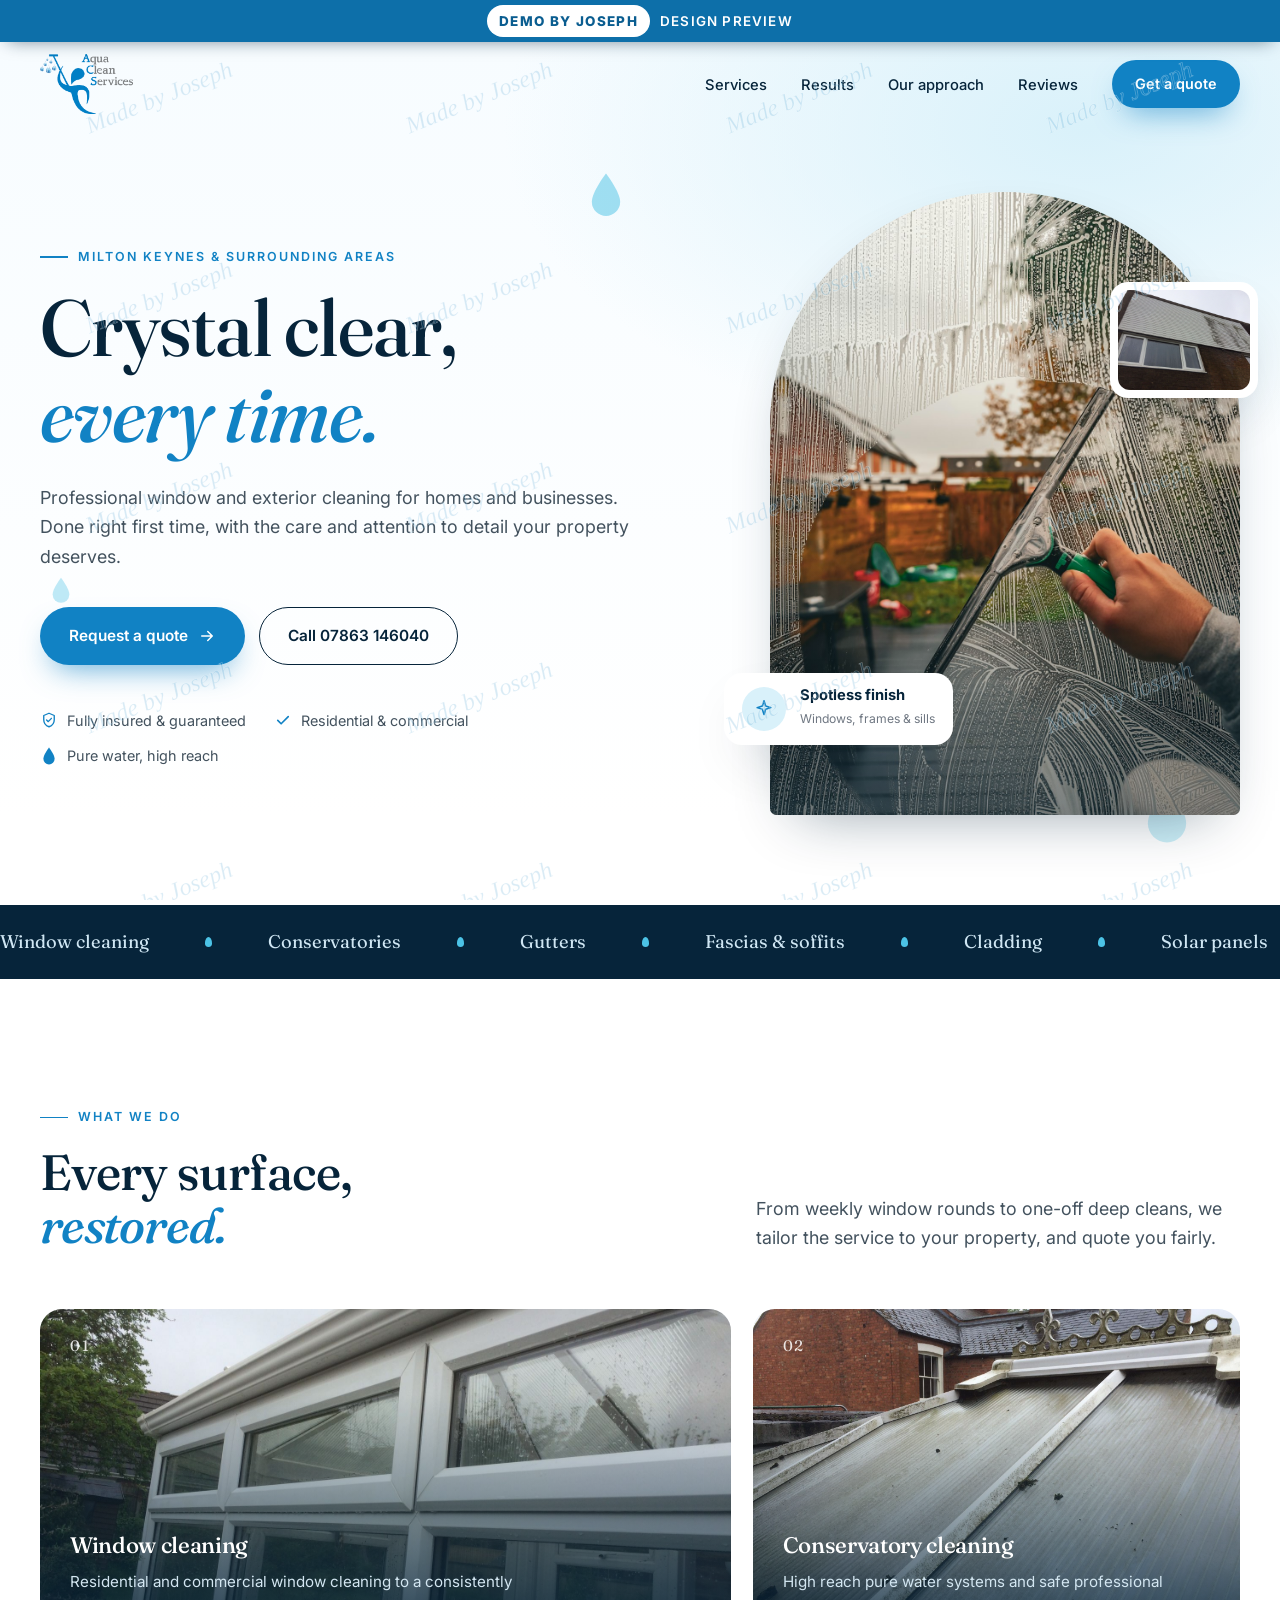
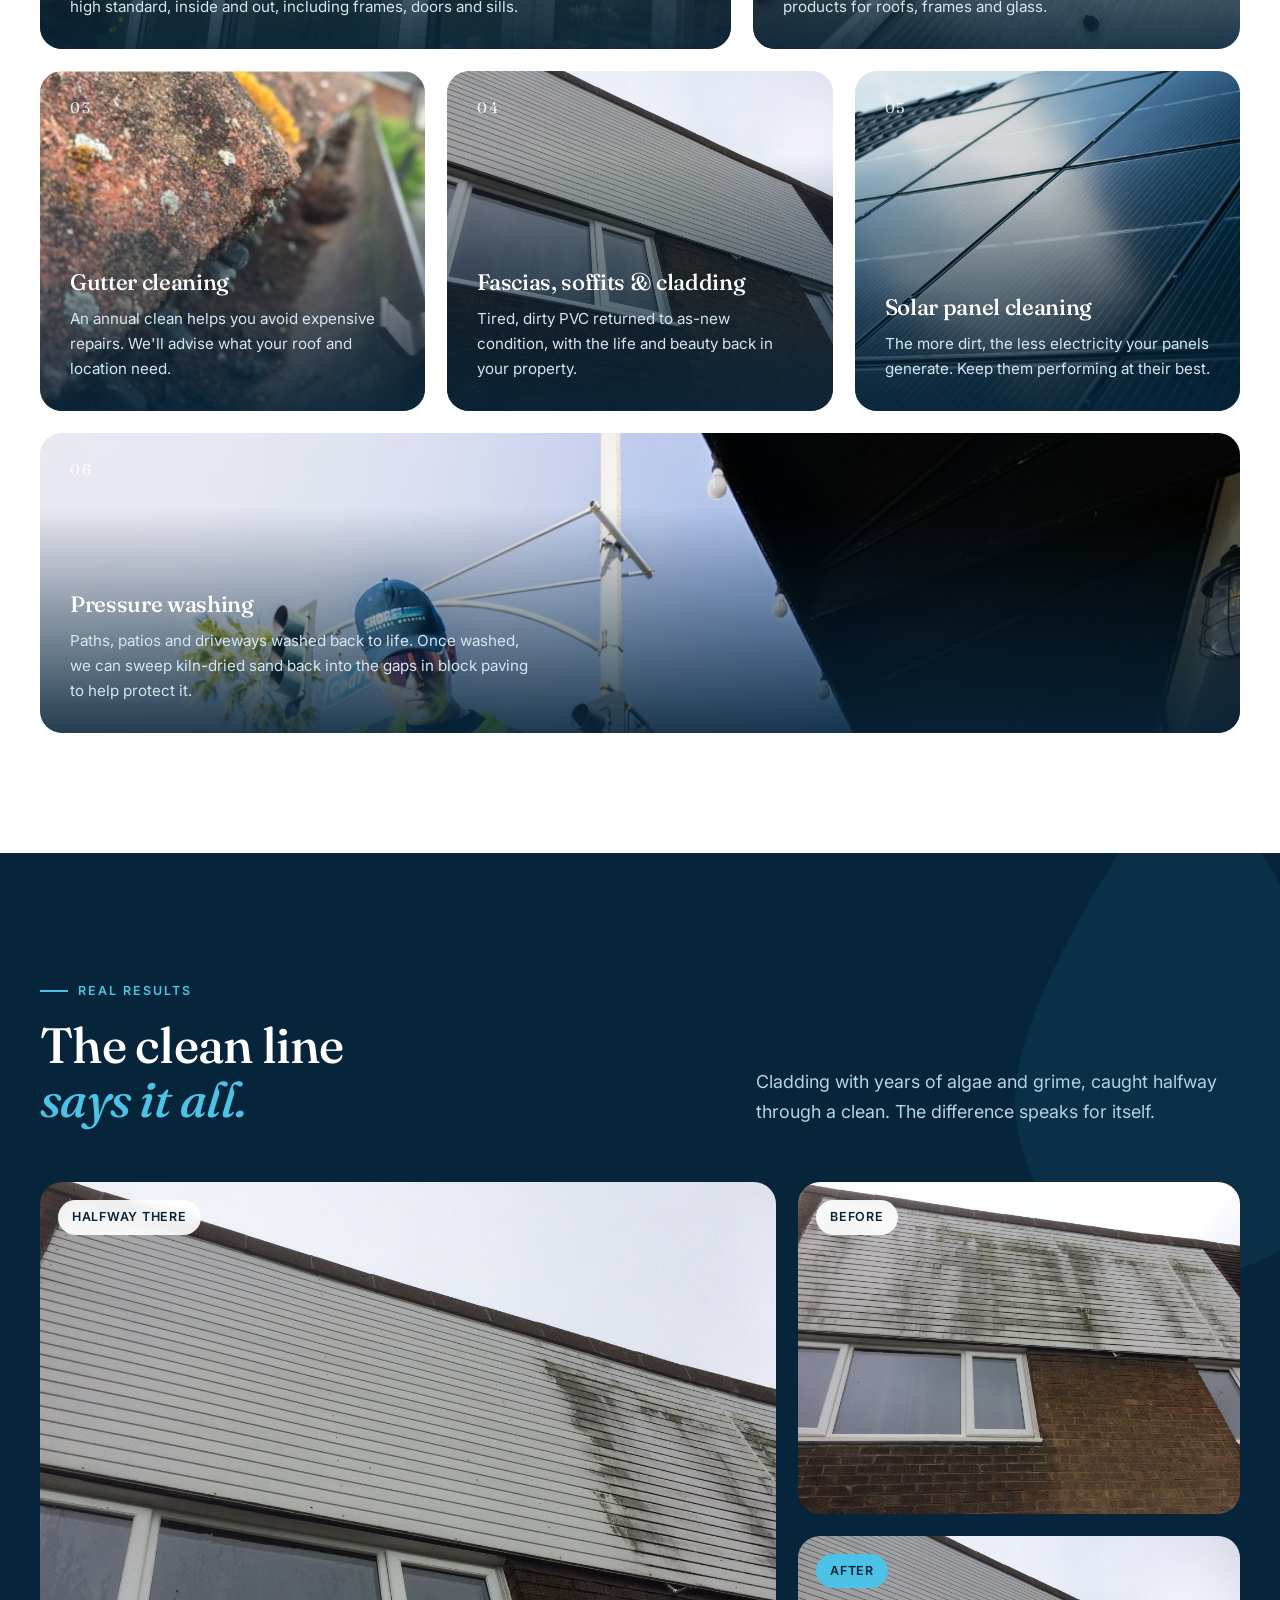
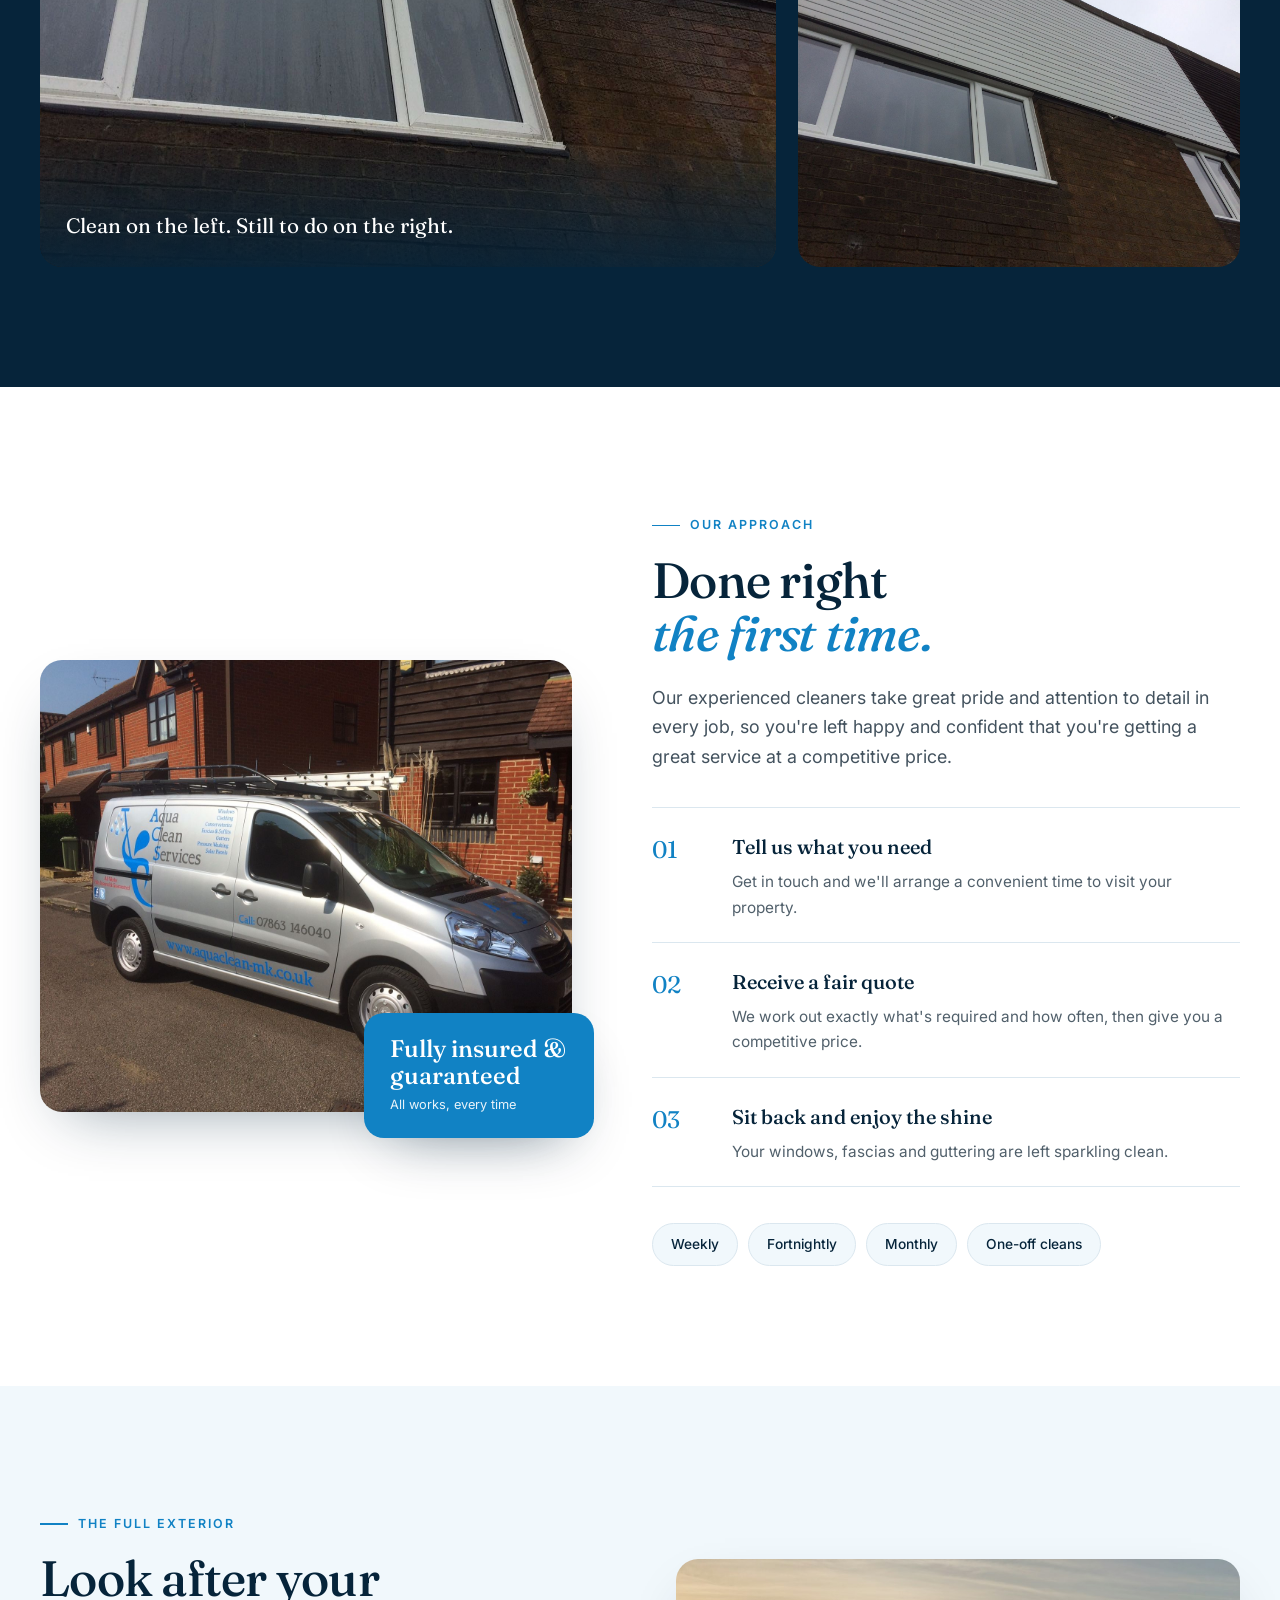
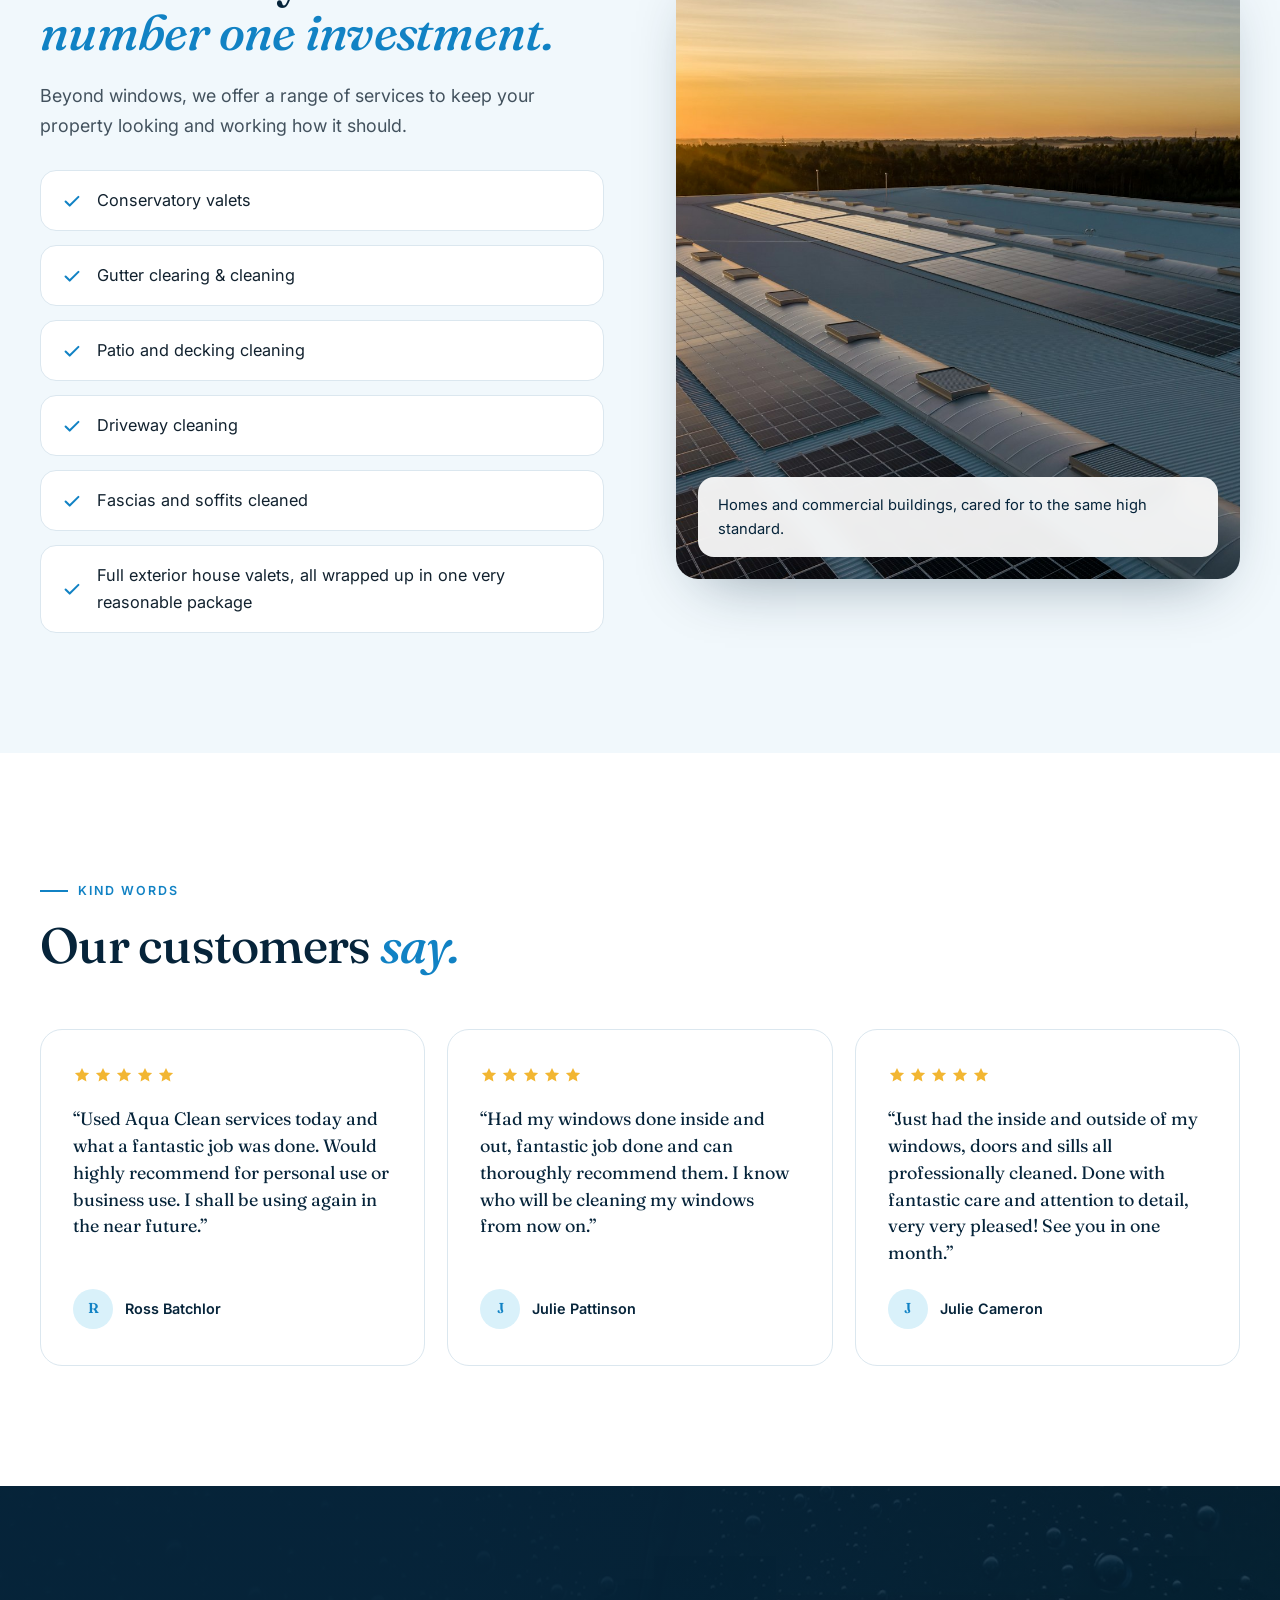
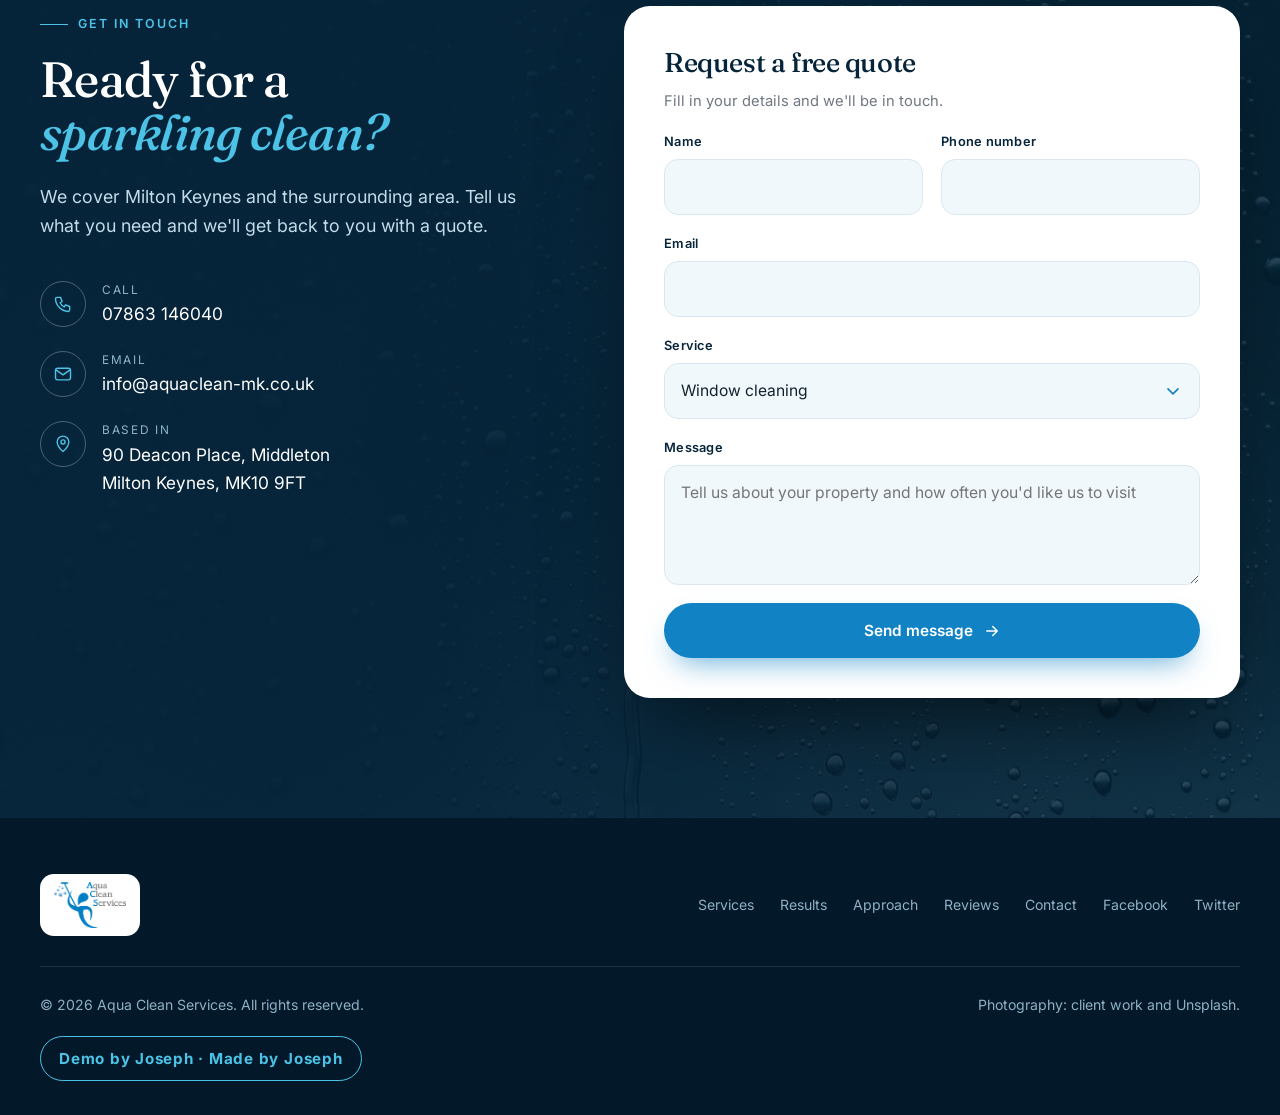
==== commit 21d8c6f1: "AquaClean: add Demo by Joseph labelling, favicon and mobile menu fix Syncs the published demo with t" ====
--- a/aquaclean/index.html
+++ b/aquaclean/index.html
@@ -2,11 +2,15 @@
 <html lang="en-GB">
 <head>
 <meta charset="utf-8">
-<meta name="robots" content="noindex,nofollow">
 <meta name="viewport" content="width=device-width, initial-scale=1">
 <title>Aqua Clean Services | Window &amp; Exterior Cleaning in Milton Keynes</title>
 <meta name="description" content="Premium window, gutter, conservatory, fascia, cladding, solar panel and pressure washing services across Milton Keynes. Fully insured and guaranteed.">
+<meta name="robots" content="noindex, nofollow">
 <meta name="theme-color" content="#06243a">
+<meta property="og:title" content="Aqua Clean Services | Window &amp; Exterior Cleaning in Milton Keynes">
+<meta property="og:description" content="Window, gutter, conservatory, cladding, solar panel and pressure washing across Milton Keynes. Fully insured and guaranteed.">
+<meta property="og:type" content="website">
+<link rel="icon" href="assets/favicon.svg" type="image/svg+xml">
 <link rel="preconnect" href="https://fonts.googleapis.com">
 <link rel="preconnect" href="https://fonts.gstatic.com" crossorigin>
 <link href="https://fonts.googleapis.com/css2?family=Fraunces:opsz,wght@9..144,400;9..144,500;9..144,600&family=Inter:wght@400;500;600&display=swap" rel="stylesheet">
@@ -17,10 +21,17 @@
   --serif:"Fraunces",Georgia,serif; --sans:"Inter",system-ui,-apple-system,"Segoe UI",sans-serif;
   --r:22px; --shadow:0 24px 60px -28px rgba(6,36,58,.45);
   --ease:cubic-bezier(.22,.8,.24,1);
+  --demo-h:42px; /* height of the demo strip; set to 0px and delete the demo markup for a live site */
 }
 *{box-sizing:border-box;margin:0;padding:0}
-html{scroll-behavior:smooth;scroll-padding-top:84px}
-body{font-family:var(--sans);color:var(--ink);background:#fff;line-height:1.65;-webkit-font-smoothing:antialiased;overflow-x:hidden}
+html{scroll-behavior:smooth;scroll-padding-top:calc(84px + var(--demo-h))}
+body{font-family:var(--sans);color:var(--ink);background:#fff;line-height:1.65;-webkit-font-smoothing:antialiased;overflow-x:hidden;padding-top:var(--demo-h)}
+
+/* Demo labelling: strip, tiled watermark (never blocks taps) and footer credit */
+.demo-strip{position:fixed;top:0;left:0;right:0;height:var(--demo-h);z-index:90;display:flex;align-items:center;justify-content:center;gap:10px;padding:0 14px;background:#0d6fa9;color:#fff;font-size:clamp(.66rem,3.1vw,.84rem);font-weight:600;letter-spacing:.09em;text-transform:uppercase;white-space:nowrap;box-shadow:0 6px 18px -8px rgba(6,36,58,.6)}
+.demo-strip b{background:#fff;color:#0a5d90;font-weight:800;letter-spacing:.1em;padding:5px 12px;border-radius:999px}
+body::after{content:"";position:fixed;inset:0;z-index:150;pointer-events:none;background-image:url("data:image/svg+xml,%3Csvg xmlns='http://www.w3.org/2000/svg' width='320' height='200'%3E%3Ctext x='160' y='105' text-anchor='middle' transform='rotate(-22 160 100)' font-family='Georgia,serif' font-style='italic' font-size='24' fill='%231182c4' fill-opacity='0.16' stroke='%23ffffff' stroke-opacity='0.3' stroke-width='0.7'%3EMade by Joseph%3C/text%3E%3C/svg%3E")}
+.made{display:inline-block;margin-top:20px;padding:9px 18px;border:1.5px solid var(--aqua);border-radius:999px;color:var(--aqua);font-size:.95rem;font-weight:700;letter-spacing:.05em}
 img{display:block;max-width:100%}
 a{color:inherit;text-decoration:none}
 .wrap{width:min(1200px,100% - 48px);margin-inline:auto}
@@ -48,9 +59,11 @@
 .btn-light:hover{background:var(--aqua-soft);transform:translateY(-2px)}
 
 /* Header */
-header{position:fixed;inset:0 0 auto 0;z-index:50;transition:background .35s,box-shadow .35s,padding .35s}
+header{position:fixed;inset:var(--demo-h) 0 auto 0;z-index:50}
+/* The blur sits on a pseudo-element: backdrop-filter on the header itself would trap the fixed mobile menu inside the bar */
+header::before{content:"";position:absolute;inset:0;z-index:-1;background:rgba(255,255,255,.86);backdrop-filter:blur(16px) saturate(1.4);-webkit-backdrop-filter:blur(16px) saturate(1.4);box-shadow:0 1px 0 var(--line);opacity:0;transition:opacity .35s}
+header.scrolled::before{opacity:1}
 header .bar{display:flex;align-items:center;justify-content:space-between;height:84px;transition:height .35s}
-header.scrolled{background:rgba(255,255,255,.86);backdrop-filter:blur(16px) saturate(1.4);-webkit-backdrop-filter:blur(16px) saturate(1.4);box-shadow:0 1px 0 var(--line)}
 header.scrolled .bar{height:70px}
 .brand img{height:60px;width:auto;transition:height .35s}
 header.scrolled .brand img{height:50px}
@@ -302,6 +315,8 @@
 <body>
 <a class="skip" href="#main">Skip to content</a>
 
+<div class="demo-strip" role="note"><b>Demo by Joseph</b> <span>design preview</span></div>
+
 <svg width="0" height="0" style="position:absolute" aria-hidden="true">
   <defs>
     <symbol id="drop" viewBox="0 0 24 32"><path d="M12 1C12 1 2 14 2 21a10 10 0 0 0 20 0C22 14 12 1 12 1Z" fill="currentColor"/></symbol>
@@ -566,6 +581,7 @@
       </ul>
     </div>
     <div class="legal"><span>© <span id="yr">2026</span> Aqua Clean Services. All rights reserved.</span><span>Photography: client work and Unsplash.</span></div>
+    <p class="made">Demo by Joseph &middot; Made by Joseph</p>
   </div>
 </footer>
 
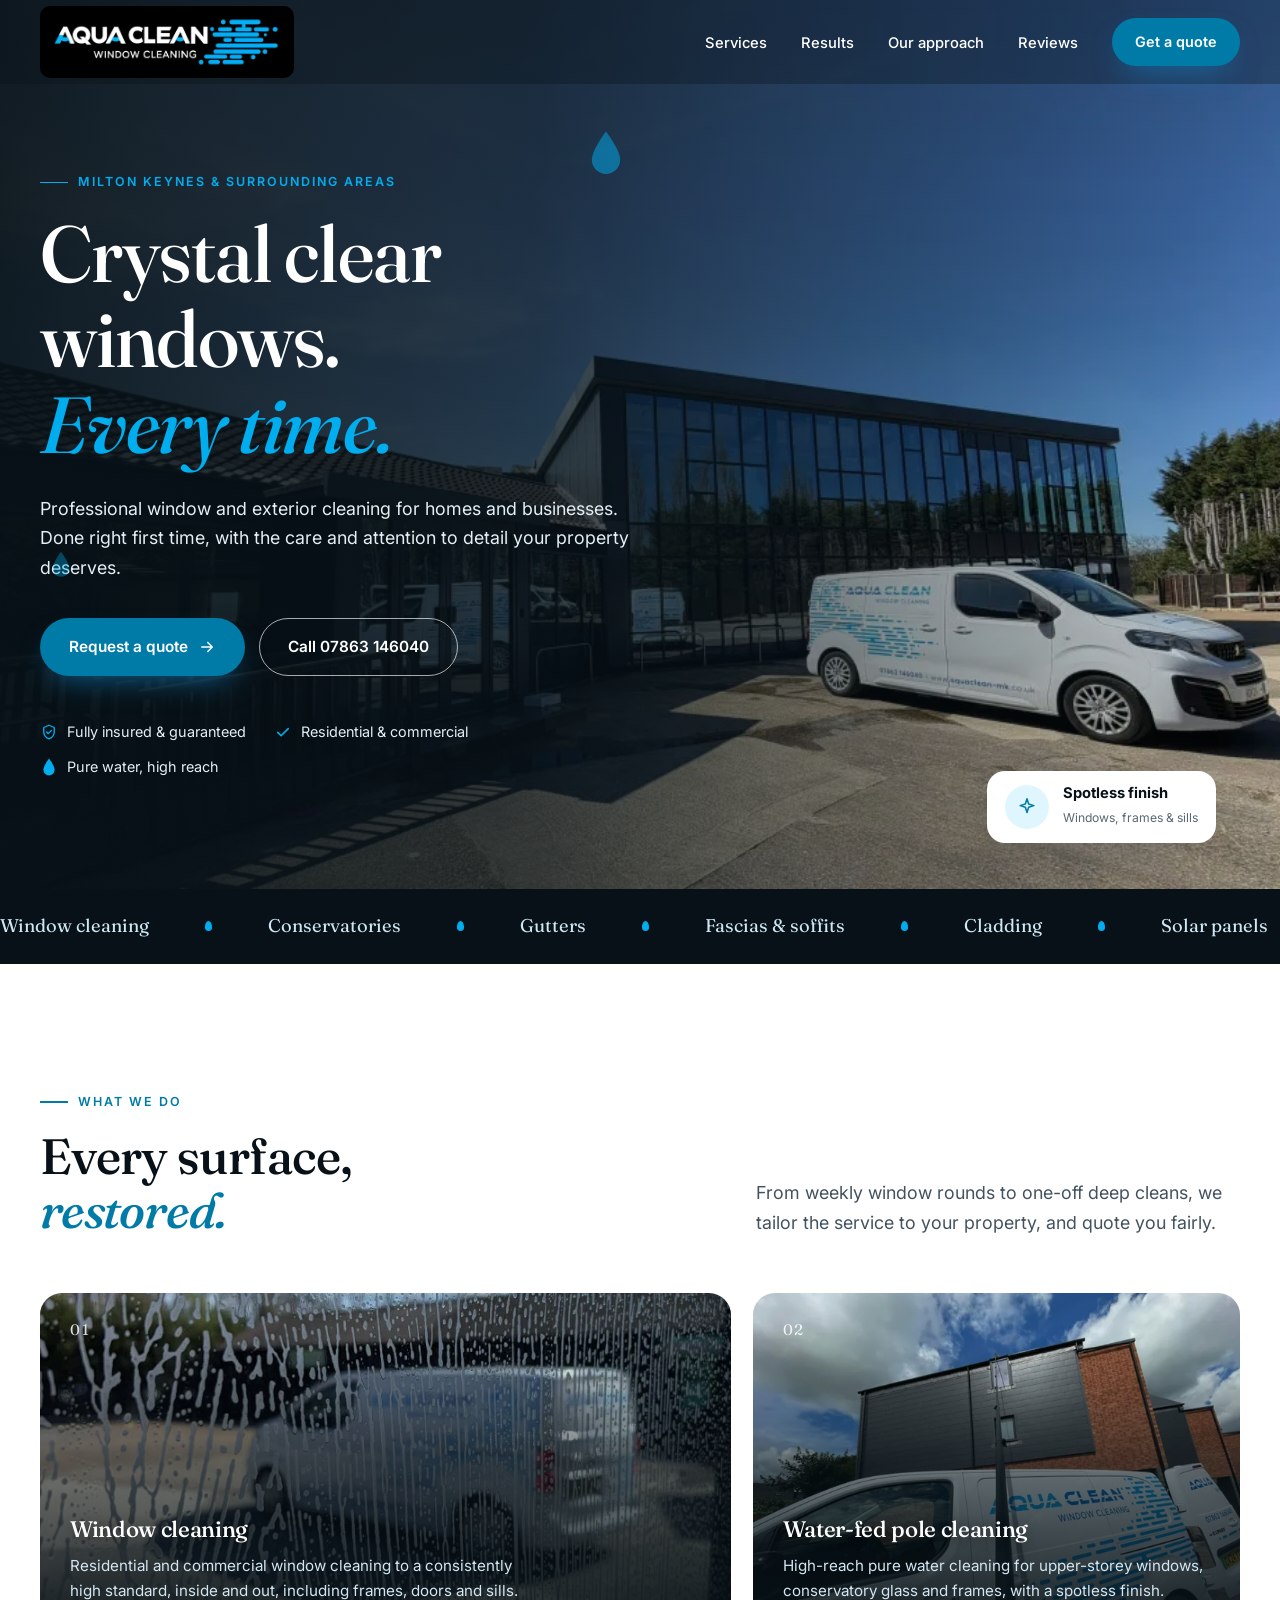
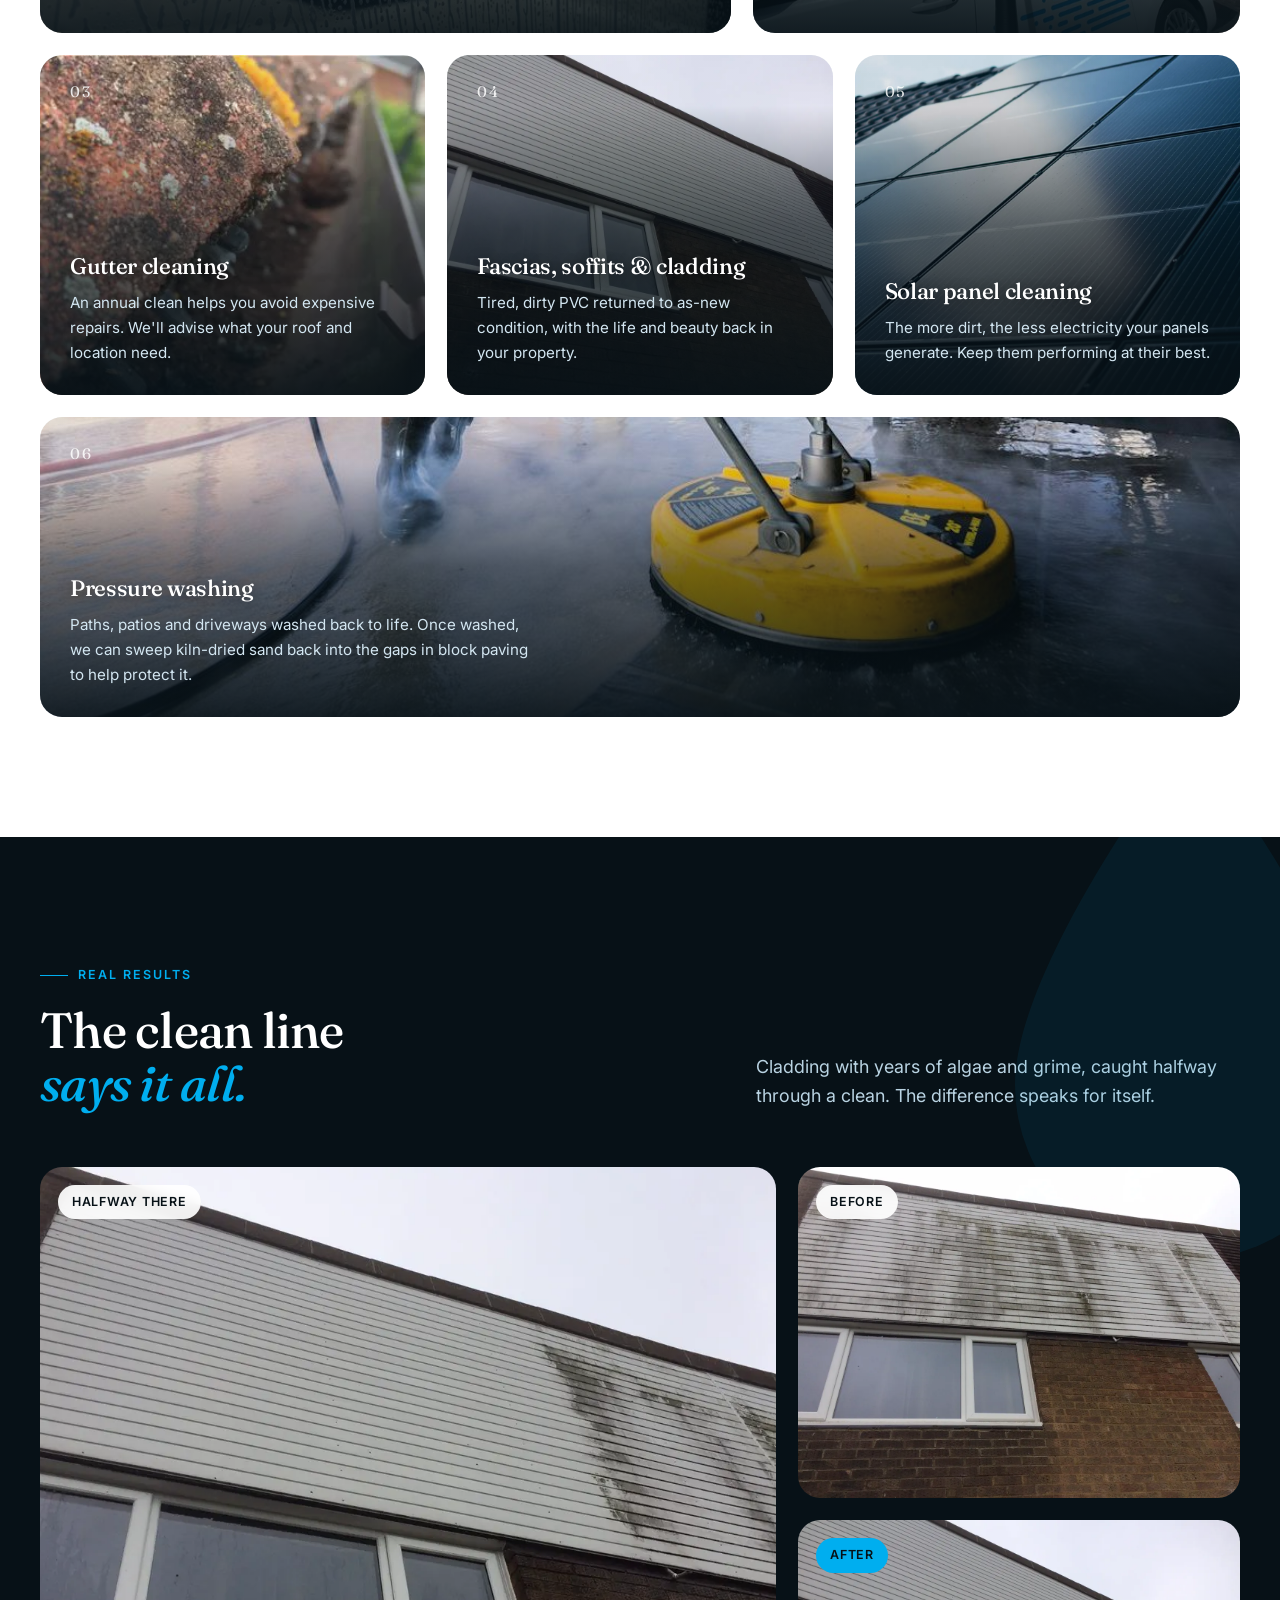
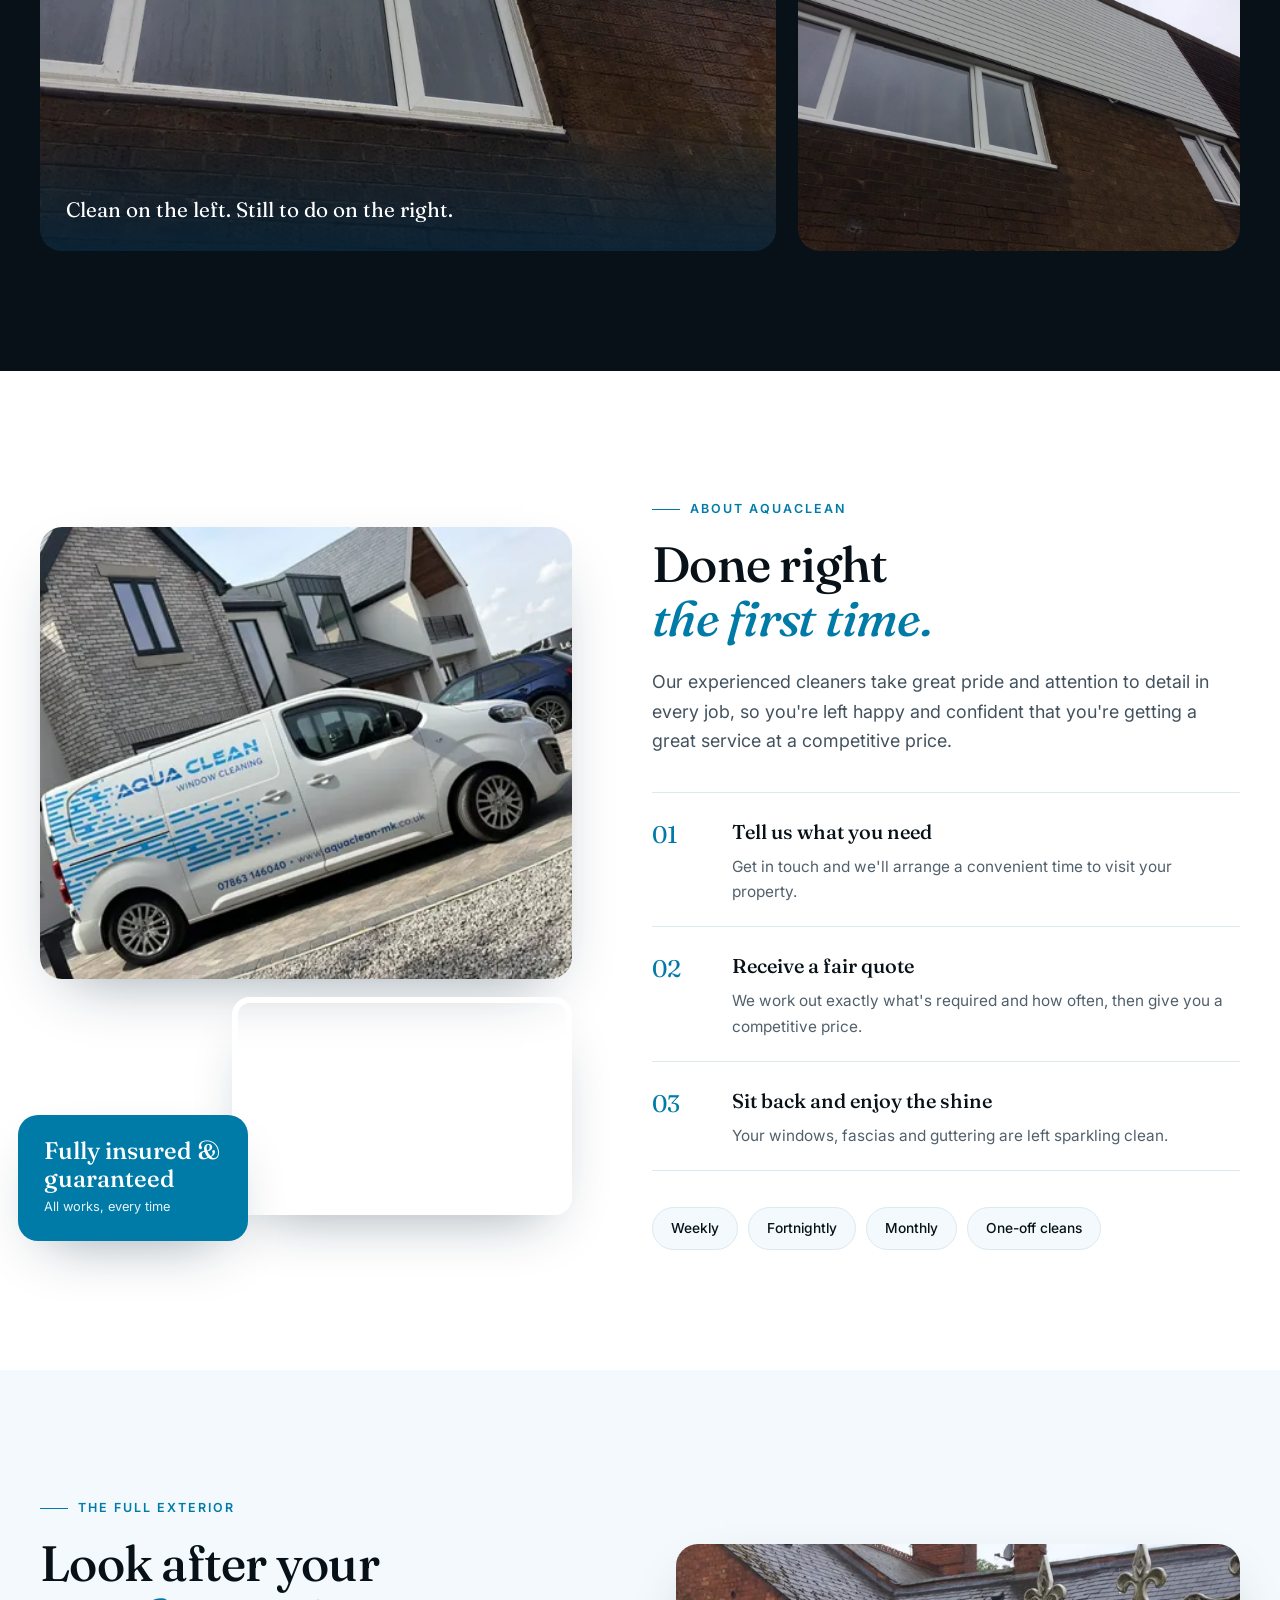
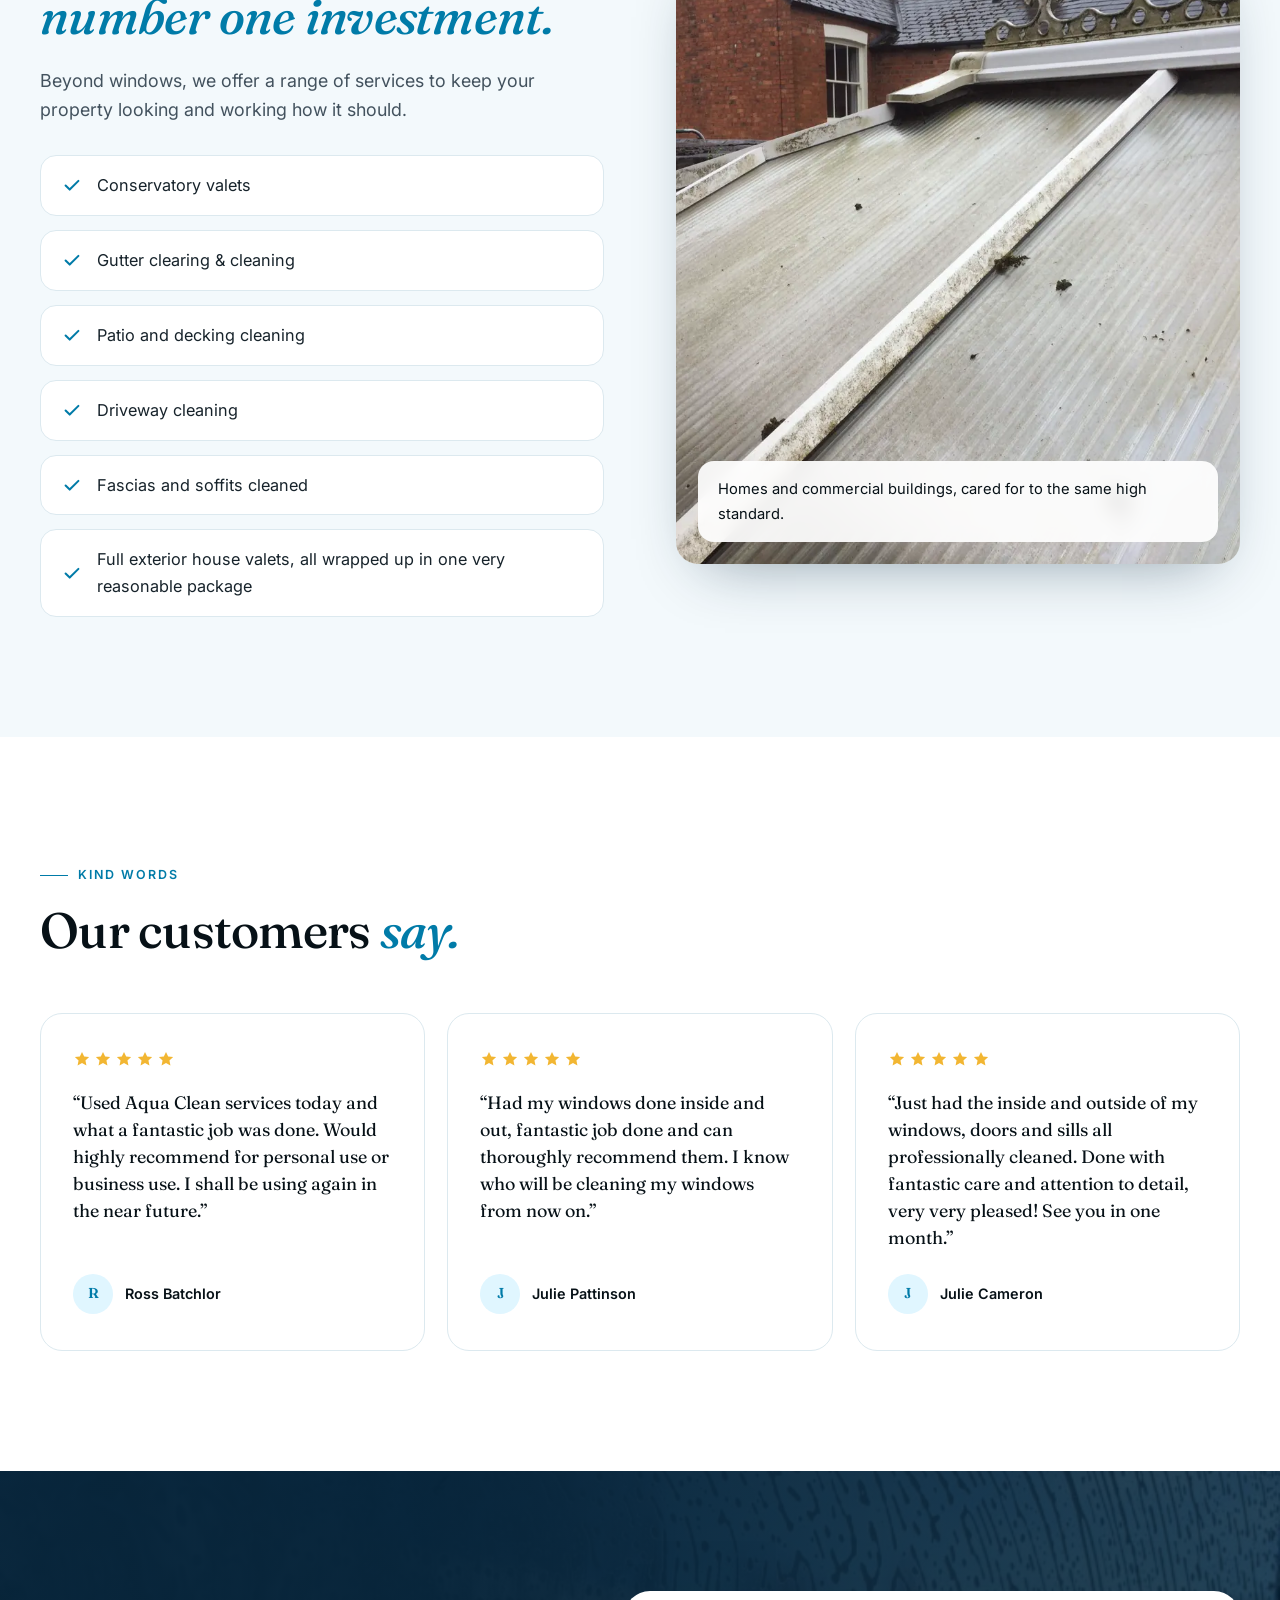
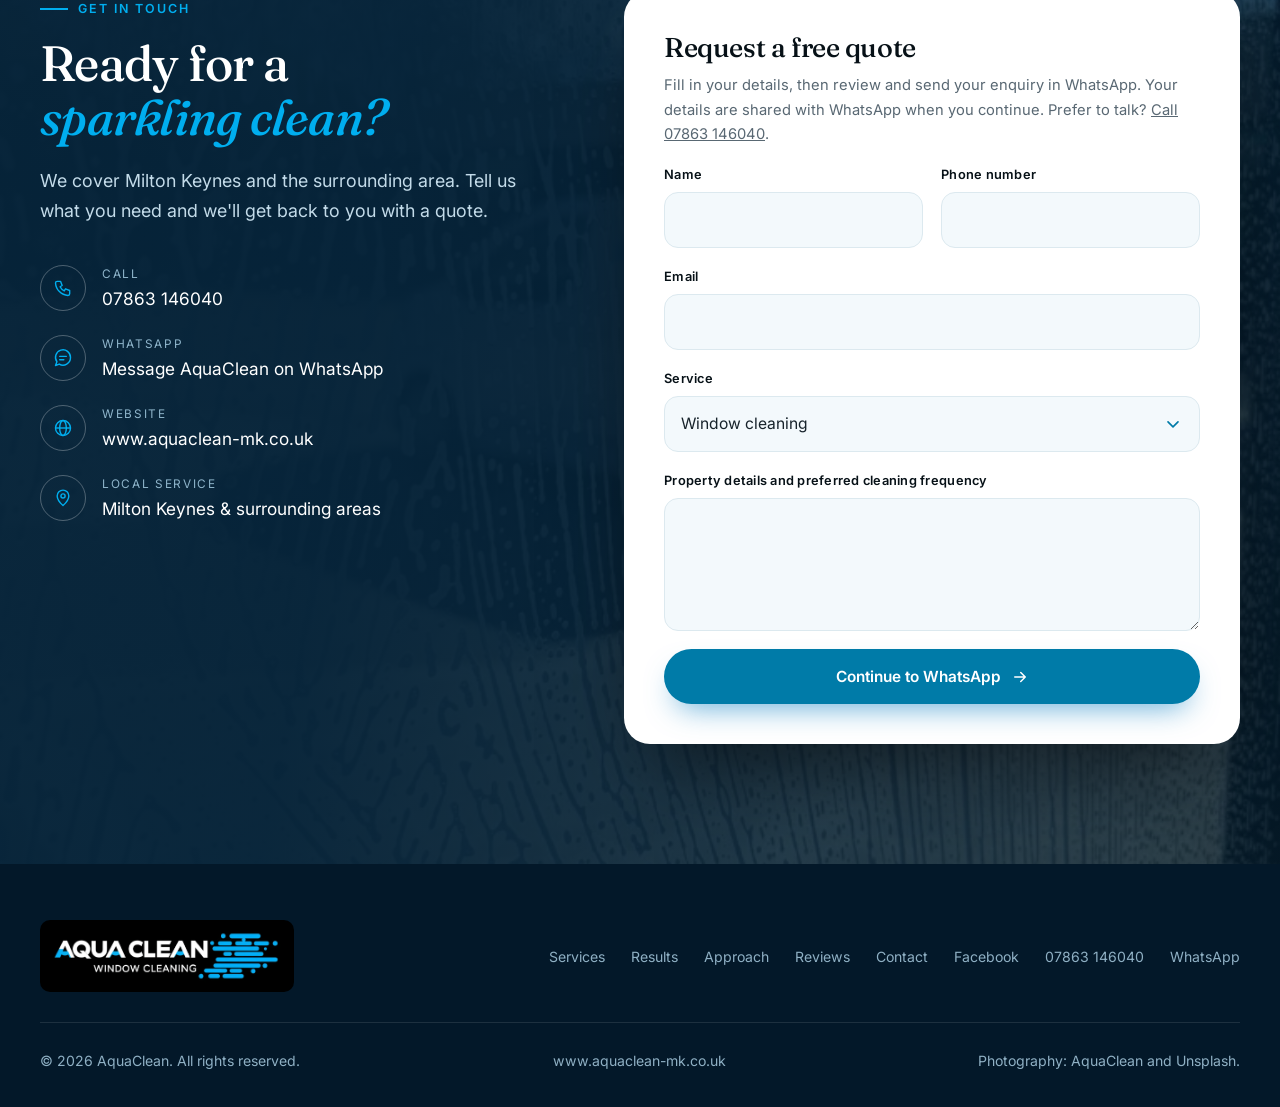
==== commit 41ab30f1: "Update AquaClean preview site Co-authored-by: Copilot <223556219+Copilot@users.noreply.github.com>" ====
--- a/aquaclean/index.html
+++ b/aquaclean/index.html
@@ -3,35 +3,56 @@
 <head>
 <meta charset="utf-8">
 <meta name="viewport" content="width=device-width, initial-scale=1">
-<title>Aqua Clean Services | Window &amp; Exterior Cleaning in Milton Keynes</title>
-<meta name="description" content="Premium window, gutter, conservatory, fascia, cladding, solar panel and pressure washing services across Milton Keynes. Fully insured and guaranteed.">
-<meta name="robots" content="noindex, nofollow">
-<meta name="theme-color" content="#06243a">
-<meta property="og:title" content="Aqua Clean Services | Window &amp; Exterior Cleaning in Milton Keynes">
-<meta property="og:description" content="Window, gutter, conservatory, cladding, solar panel and pressure washing across Milton Keynes. Fully insured and guaranteed.">
+<title>Window Cleaner Milton Keynes | AquaClean</title>
+<meta name="description" content="AquaClean provides professional window cleaning in Milton Keynes for homes and businesses, plus gutters and exterior cleaning. Call 07863 146040 for a free quote.">
+<meta name="robots" content="index, follow">
+<meta name="theme-color" content="#071117">
+<link rel="canonical" href="https://www.aquaclean-mk.co.uk/">
+<meta property="og:title" content="Window Cleaner Milton Keynes | AquaClean">
+<meta property="og:description" content="Professional window and exterior cleaning for homes and businesses across Milton Keynes. Call 07863 146040 for a free quote.">
 <meta property="og:type" content="website">
-<link rel="icon" href="assets/favicon.svg" type="image/svg+xml">
+<meta property="og:site_name" content="AquaClean">
+<meta property="og:locale" content="en_GB">
+<meta property="og:url" content="https://www.aquaclean-mk.co.uk/">
+<meta property="og:image" content="https://www.aquaclean-mk.co.uk/images/van-glass.jpg">
+<meta property="og:image:width" content="1024">
+<meta property="og:image:height" content="640">
+<meta property="og:image:alt" content="AquaClean's branded van outside a glass-fronted building in Milton Keynes">
+<meta name="twitter:card" content="summary_large_image">
+<meta name="twitter:title" content="Window Cleaner Milton Keynes | AquaClean">
+<meta name="twitter:description" content="Professional window and exterior cleaning in Milton Keynes. Call 07863 146040 for a free quote.">
+<meta name="twitter:image" content="https://www.aquaclean-mk.co.uk/images/van-glass.jpg">
+<meta name="twitter:image:alt" content="AquaClean's branded van outside a glass-fronted building">
+<link rel="icon" href="images/favicon.png" type="image/png" sizes="64x64">
+<link rel="apple-touch-icon" href="images/favicon.png">
 <link rel="preconnect" href="https://fonts.googleapis.com">
 <link rel="preconnect" href="https://fonts.gstatic.com" crossorigin>
 <link href="https://fonts.googleapis.com/css2?family=Fraunces:opsz,wght@9..144,400;9..144,500;9..144,600&family=Inter:wght@400;500;600&display=swap" rel="stylesheet">
+<script type="application/ld+json">
+{
+  "@context": "https://schema.org",
+  "@type": "LocalBusiness",
+  "name": "AquaClean",
+  "url": "https://www.aquaclean-mk.co.uk/",
+  "telephone": "+447863146040",
+  "logo": "https://www.aquaclean-mk.co.uk/images/logo.jpg",
+  "image": "https://www.aquaclean-mk.co.uk/images/van-glass.jpg",
+  "description": "Professional window and exterior cleaning for homes and businesses in Milton Keynes.",
+  "areaServed": {"@type": "City", "name": "Milton Keynes"},
+  "sameAs": ["https://www.facebook.com/aquacleanmk1/"]
+}
+</script>
 <style>
 :root{
-  --navy:#06243a; --navy-2:#0a3250; --blue:#1182c4; --aqua:#4cc3e6; --aqua-soft:#d9f1fa;
-  --grey:#6f7782; --ink:#12222f; --mist:#f1f8fc; --line:#dbe7ef; --white:#fff;
+  --navy:#071117; --navy-2:#12232e; --blue:#007ba8; --aqua:#00aeef; --aqua-soft:#e0f6ff;
+  --grey:#596873; --ink:#17232b; --mist:#f3f9fc; --line:#dce9ef; --white:#fff;
   --serif:"Fraunces",Georgia,serif; --sans:"Inter",system-ui,-apple-system,"Segoe UI",sans-serif;
   --r:22px; --shadow:0 24px 60px -28px rgba(6,36,58,.45);
   --ease:cubic-bezier(.22,.8,.24,1);
-  --demo-h:42px; /* height of the demo strip; set to 0px and delete the demo markup for a live site */
 }
 *{box-sizing:border-box;margin:0;padding:0}
-html{scroll-behavior:smooth;scroll-padding-top:calc(84px + var(--demo-h))}
-body{font-family:var(--sans);color:var(--ink);background:#fff;line-height:1.65;-webkit-font-smoothing:antialiased;overflow-x:hidden;padding-top:var(--demo-h)}
-
-/* Demo labelling: strip, tiled watermark (never blocks taps) and footer credit */
-.demo-strip{position:fixed;top:0;left:0;right:0;height:var(--demo-h);z-index:90;display:flex;align-items:center;justify-content:center;gap:10px;padding:0 14px;background:#0d6fa9;color:#fff;font-size:clamp(.66rem,3.1vw,.84rem);font-weight:600;letter-spacing:.09em;text-transform:uppercase;white-space:nowrap;box-shadow:0 6px 18px -8px rgba(6,36,58,.6)}
-.demo-strip b{background:#fff;color:#0a5d90;font-weight:800;letter-spacing:.1em;padding:5px 12px;border-radius:999px}
-body::after{content:"";position:fixed;inset:0;z-index:150;pointer-events:none;background-image:url("data:image/svg+xml,%3Csvg xmlns='http://www.w3.org/2000/svg' width='320' height='200'%3E%3Ctext x='160' y='105' text-anchor='middle' transform='rotate(-22 160 100)' font-family='Georgia,serif' font-style='italic' font-size='24' fill='%231182c4' fill-opacity='0.16' stroke='%23ffffff' stroke-opacity='0.3' stroke-width='0.7'%3EMade by Joseph%3C/text%3E%3C/svg%3E")}
-.made{display:inline-block;margin-top:20px;padding:9px 18px;border:1.5px solid var(--aqua);border-radius:999px;color:var(--aqua);font-size:.95rem;font-weight:700;letter-spacing:.05em}
+html{scroll-behavior:smooth;scroll-padding-top:84px}
+body{font-family:var(--sans);color:var(--ink);background:#fff;line-height:1.65;-webkit-font-smoothing:antialiased;overflow-x:hidden}
 img{display:block;max-width:100%}
 a{color:inherit;text-decoration:none}
 .wrap{width:min(1200px,100% - 48px);margin-inline:auto}
@@ -59,20 +80,22 @@
 .btn-light:hover{background:var(--aqua-soft);transform:translateY(-2px)}
 
 /* Header */
-header{position:fixed;inset:var(--demo-h) 0 auto 0;z-index:50}
+header{position:fixed;inset:0 0 auto 0;z-index:50;background:rgba(7,17,23,.32)}
 /* The blur sits on a pseudo-element: backdrop-filter on the header itself would trap the fixed mobile menu inside the bar */
 header::before{content:"";position:absolute;inset:0;z-index:-1;background:rgba(255,255,255,.86);backdrop-filter:blur(16px) saturate(1.4);-webkit-backdrop-filter:blur(16px) saturate(1.4);box-shadow:0 1px 0 var(--line);opacity:0;transition:opacity .35s}
 header.scrolled::before{opacity:1}
 header .bar{display:flex;align-items:center;justify-content:space-between;height:84px;transition:height .35s}
 header.scrolled .bar{height:70px}
-.brand img{height:60px;width:auto;transition:height .35s}
-header.scrolled .brand img{height:50px}
+.brand{display:block;background:#000;padding:9px 12px;border-radius:10px}
+.brand img{width:230px;height:auto}
+header.scrolled{background:transparent}
 nav ul{display:flex;gap:34px;list-style:none;align-items:center}
-nav a.link{font-size:.92rem;font-weight:500;color:var(--navy);position:relative;padding:6px 0}
+nav a.link{font-size:.92rem;font-weight:500;color:#fff;position:relative;padding:6px 0}
+header.scrolled nav a.link{color:var(--navy)}
 nav a.link::after{content:"";position:absolute;left:0;bottom:0;height:1.5px;width:100%;background:var(--blue);transform:scaleX(0);transform-origin:left;transition:transform .4s var(--ease)}
 nav a.link:hover::after{transform:scaleX(1)}
 .nav-cta{padding:11px 22px;font-size:.9rem}
-.burger{display:none;width:46px;height:46px;border-radius:50%;border:1.5px solid var(--navy);background:transparent;cursor:pointer;position:relative}
+.burger{display:none;width:46px;height:46px;border-radius:50%;border:1.5px solid var(--line);background:#fff;cursor:pointer;position:relative}
 .burger span{position:absolute;left:12px;right:12px;height:1.5px;background:var(--navy);transition:transform .35s var(--ease),opacity .2s,top .35s var(--ease)}
 .burger span:nth-child(1){top:17px}.burger span:nth-child(2){top:22px}.burger span:nth-child(3){top:27px}
 .burger[aria-expanded=true] span:nth-child(1){top:22px;transform:rotate(45deg)}
@@ -80,28 +103,27 @@
 .burger[aria-expanded=true] span:nth-child(3){top:22px;transform:rotate(-45deg)}
 
 /* Hero */
-.hero{position:relative;padding:150px 0 90px;background:
-  radial-gradient(900px 500px at 85% 10%,var(--aqua-soft),transparent 65%),
-  linear-gradient(180deg,#f7fcff,#fff 90%);overflow:hidden}
+.hero{position:relative;padding:164px 0 110px;background:var(--navy);overflow:hidden;isolation:isolate;min-height:720px;color:#fff}
+.hero::after{content:"";position:absolute;inset:0;z-index:-1;background:linear-gradient(90deg,rgba(7,17,23,.94),rgba(7,17,23,.76) 42%,rgba(7,17,23,.12) 100%)}
 .hero-grid{display:grid;grid-template-columns:1.08fr .92fr;gap:64px;align-items:center}
-.hero h1{margin-bottom:26px}
-.hero .lede{margin-bottom:36px}
+.hero h1{margin-bottom:26px;color:#fff}
+.hero em,.hero .eyebrow{color:var(--aqua)}
+.hero .lede{margin-bottom:36px;color:#e3eff4}
+.hero .btn-ghost{border-color:rgba(255,255,255,.65);color:#fff}
+.hero .btn-ghost:hover{background:#fff;color:var(--navy)}
 .hero-actions{display:flex;flex-wrap:wrap;gap:14px;margin-bottom:44px}
-.hero-points{display:flex;flex-wrap:wrap;gap:12px 28px;list-style:none;font-size:.9rem;color:#43525e}
+.hero-points{display:flex;flex-wrap:wrap;gap:12px 28px;list-style:none;font-size:.9rem;color:#e3eff4}
 .hero-points li{display:flex;align-items:center;gap:9px}
-.hero-points svg{width:18px;height:18px;color:var(--blue);flex:none}
-.hero-visual{position:relative;justify-self:end;width:min(470px,100%)}
-.arch{aspect-ratio:4/5.3;border-radius:999px 999px 28px 28px;overflow:hidden;box-shadow:var(--shadow);position:relative}
-.arch img{width:100%;height:100%;object-fit:cover;transform:scale(1.06);transition:transform 1.6s var(--ease)}
-.arch::after{content:"";position:absolute;inset:0;background:linear-gradient(180deg,rgba(6,36,58,0) 55%,rgba(6,36,58,.35))}
+.hero-points svg{width:18px;height:18px;color:var(--aqua);flex:none}
+.hero-visual{position:static}
+.arch{position:absolute;inset:0;z-index:-2;overflow:hidden}
+.arch img{width:100%;height:100%;object-fit:cover;object-position:center 55%}
 .float-card{position:absolute;background:#fff;border-radius:18px;box-shadow:var(--shadow);padding:14px 18px;display:flex;align-items:center;gap:14px}
-.float-card.a{left:-46px;bottom:70px;animation:bob 6s ease-in-out infinite}
-.float-card.b{right:-18px;top:90px;padding:8px;animation:bob 7s ease-in-out -2s infinite}
+.float-card.a{right:5%;bottom:46px;animation:bob 6s ease-in-out infinite}
 .float-card .ico{width:44px;height:44px;border-radius:50%;background:var(--aqua-soft);display:grid;place-items:center;color:var(--blue)}
 .float-card .ico svg{width:22px;height:22px}
 .float-card strong{display:block;font-size:.92rem;color:var(--navy);line-height:1.2}
 .float-card small{font-size:.76rem;color:var(--grey)}
-.float-card.b img{width:132px;height:100px;object-fit:cover;border-radius:12px}
 @keyframes bob{50%{transform:translateY(-10px)}}
 .drop{position:absolute;color:var(--aqua);opacity:.5;pointer-events:none}
 .drop.d1{width:34px;top:130px;left:46%;animation:bob 8s ease-in-out infinite}
@@ -125,7 +147,8 @@
 .card:hover{transform:translateY(-6px);box-shadow:var(--shadow)}
 .card img.bg{position:absolute;inset:0;width:100%;height:100%;object-fit:cover;z-index:-2;transition:transform 1.2s var(--ease)}
 .card:hover img.bg{transform:scale(1.06)}
-.card.photo::before{content:"";position:absolute;inset:0;z-index:-1;background:linear-gradient(180deg,rgba(6,36,58,0) 25%,rgba(6,36,58,.88))}
+.card.photo::before{content:"";position:absolute;inset:0;z-index:-1;background:linear-gradient(180deg,rgba(7,17,23,.05) 15%,rgba(7,17,23,.55) 50%,rgba(7,17,23,.92))}
+.card.photo h3{text-shadow:0 2px 14px rgba(0,0,0,.45)}
 .card.photo h3,.card.photo p{color:#fff}
 .card.photo p{color:#d3e6f1}
 .card .body{padding:30px}
@@ -146,7 +169,7 @@
 .clean .eyebrow{color:var(--aqua)}
 .clean .lede{color:#b9d3e2}
 .clean-grid{display:grid;grid-template-columns:1.25fr .75fr;gap:22px}
-.shot{position:relative;border-radius:var(--r);overflow:hidden;background:#0a3250}
+.shot{position:relative;border-radius:var(--r);overflow:hidden;background:var(--navy-2)}
 .shot img{width:100%;height:100%;object-fit:cover;transition:transform 1.2s var(--ease)}
 .shot:hover img{transform:scale(1.04)}
 .shot.big{grid-row:span 2;min-height:560px}
@@ -161,7 +184,9 @@
 .van{position:relative}
 .van .frame{border-radius:var(--r);overflow:hidden;box-shadow:var(--shadow);aspect-ratio:4/3.4}
 .van .frame img{width:100%;height:100%;object-fit:cover}
-.van .badge{position:absolute;right:-22px;bottom:-26px;background:var(--blue);color:#fff;border-radius:20px;padding:22px 26px;box-shadow:var(--shadow);max-width:230px}
+.van .fleet-detail{margin:18px 0 0 auto;width:64%;border:6px solid #fff;border-radius:18px;box-shadow:var(--shadow)}
+.van .fleet-detail img{width:100%;height:auto;border-radius:12px}
+.van .badge{position:absolute;left:-22px;bottom:-26px;background:var(--blue);color:#fff;border-radius:20px;padding:22px 26px;box-shadow:var(--shadow);max-width:230px}
 .van .badge strong{display:block;font-family:var(--serif);font-size:1.5rem;line-height:1.15;font-weight:500}
 .van .badge small{font-size:.8rem;opacity:.9}
 .steps{list-style:none;margin:36px 0;counter-reset:s;display:grid;gap:0}
@@ -237,8 +262,8 @@
 /* Footer */
 footer.site{background:#031829;color:#8fb0c4;padding:56px 0 34px;font-size:.88rem}
 .foot{display:flex;justify-content:space-between;align-items:center;gap:30px;flex-wrap:wrap;padding-bottom:30px;border-bottom:1px solid rgba(255,255,255,.1)}
-.foot .logo-chip{background:#fff;border-radius:14px;padding:8px 14px}
-.foot .logo-chip img{height:46px}
+.foot .logo-chip{background:#000;border-radius:10px;padding:9px 12px}
+.foot .logo-chip img{width:230px;height:auto}
 .foot ul{display:flex;gap:26px;list-style:none;flex-wrap:wrap}
 .foot a:hover{color:#fff}
 .legal{padding-top:26px;display:flex;justify-content:space-between;gap:16px;flex-wrap:wrap}
@@ -248,31 +273,31 @@
 body.select-open .callbar{opacity:0;pointer-events:none;transform:translateY(20px)}
 
 /* Reveal */
-.reveal{opacity:0;transform:translateY(28px);transition:opacity .9s var(--ease),transform .9s var(--ease)}
+.reveal{opacity:1;transform:none;transition:opacity .9s var(--ease),transform .9s var(--ease)}
+.js .reveal:not(.in){opacity:0;transform:translateY(28px)}
 .reveal.in{opacity:1;transform:none}
 .reveal.d1{transition-delay:.1s}.reveal.d2{transition-delay:.2s}.reveal.d3{transition-delay:.3s}
-.arch.in img,.reveal.in .arch img{transform:scale(1)}
 
 @media (min-width:981px) and (max-height:860px){
-  .hero{padding:112px 0 56px}
+  .hero{padding:140px 0 90px;min-height:660px}
   h1{font-size:clamp(2.6rem,4.6vw,4.1rem)}
   .hero h1{margin-bottom:20px}
   .hero .lede{margin-bottom:26px;font-size:1.05rem}
   .hero-actions{margin-bottom:28px}
-  .hero-visual{width:min(380px,100%)}
 }
 @media (max-width:980px){
   section{padding:84px 0}
   nav{position:fixed;inset:0 0 0 auto;width:min(86vw,360px);background:#fff;padding:110px 34px 34px;transform:translateX(100%);visibility:hidden;transition:transform .5s var(--ease),visibility 0s .5s;box-shadow:-30px 0 60px -30px rgba(6,36,58,.4)}
   nav.open{transform:none;visibility:visible;transition-delay:0s}
   nav ul{flex-direction:column;align-items:flex-start;gap:6px}
-  nav a.link{font-family:var(--serif);font-size:1.6rem;padding:8px 0}
+  nav a.link,header.scrolled nav a.link{font-family:var(--serif);font-size:1.6rem;padding:8px 0;color:var(--navy)}
   nav .nav-cta{margin-top:20px}
   .burger{display:block;z-index:60}
-  .hero{padding:124px 0 70px}
+  .hero{padding:124px 0 260px;min-height:850px}
+  .hero::after{background:linear-gradient(180deg,rgba(7,17,23,.97),rgba(7,17,23,.88) 45%,rgba(7,17,23,.55) 80%,rgba(7,17,23,.2))}
+  .arch img{object-position:78% bottom}
   .hero-grid,.approach-grid,.extras-grid,.contact-grid{grid-template-columns:1fr;gap:48px}
-  .hero-visual{justify-self:center;width:min(400px,86%)}
-  .float-card.a{left:-14px}.float-card.b{right:-10px}
+  .float-card.a{right:24px;bottom:28px}
   .bento{grid-template-columns:1fr 1fr}
   .c-a,.c-f{grid-column:1/-1}
   .c-b,.c-c,.c-d,.c-e{grid-column:auto}
@@ -284,15 +309,22 @@
   .extras .pic{aspect-ratio:16/10}
   .van .frame{aspect-ratio:16/11}
   .quotes{grid-template-columns:1fr}
-  .van .badge{right:12px}
+  .van .badge{right:auto;left:12px;top:12px;bottom:auto;max-width:180px;padding:16px}
+  .van .badge strong{font-size:1.2rem}
   .bubble-bg{display:none}
   form{grid-template-columns:1fr;padding:28px 22px}
-  .callbar{display:flex;position:fixed;left:14px;right:14px;bottom:14px;z-index:40;background:var(--navy);color:#fff;border-radius:999px;padding:8px 8px 8px 24px;align-items:center;justify-content:space-between;box-shadow:0 14px 40px -10px rgba(6,36,58,.7);font-weight:600;font-size:.94rem}
+  .callbar{display:flex;position:fixed;left:14px;right:14px;bottom:max(14px,env(safe-area-inset-bottom));z-index:40;background:var(--navy);color:#fff;border-radius:999px;padding:8px 8px 8px 24px;align-items:center;justify-content:space-between;box-shadow:0 14px 40px -10px rgba(6,36,58,.7);font-weight:600;font-size:.94rem}
   .callbar a.go{background:var(--aqua);color:var(--navy);padding:12px 22px;border-radius:999px}
   footer.site{padding-bottom:100px}
 }
 @media (max-width:640px){
   .wrap{width:min(1200px,100% - 40px)}
+  .brand img{width:190px}
+  .brand{padding:8px}
+  .hero-grid{gap:0}
+  .drop.d1{display:none}
+  .hero-actions .btn{padding:14px 22px}
+  .details a{font-size:1rem;overflow-wrap:anywhere}
   .bento,.clean-grid{grid-template-columns:1fr}
   .c-a,.c-f{grid-column:auto}
   .extras .pic{aspect-ratio:4/4.2}
@@ -300,22 +332,18 @@
   .shot.big{min-height:360px}
   .card .body{padding:24px}
   .card .num{left:24px}
-  .float-card.a{left:-8px;padding:10px 14px}
-  .float-card.b{right:-8px}
-  .float-card.b img{width:104px;height:80px}
+  .float-card.a{padding:10px 14px}
   form h3{font-size:1.45rem}
 }
 @media (prefers-reduced-motion:reduce){
   *,*::before,*::after{animation:none!important;transition:none!important}
   html{scroll-behavior:auto}
-  .reveal{opacity:1;transform:none}
+  .reveal,.js .reveal:not(.in){opacity:1;transform:none}
 }
 </style>
 </head>
 <body>
 <a class="skip" href="#main">Skip to content</a>
-
-<div class="demo-strip" role="note"><b>Demo by Joseph</b> <span>design preview</span></div>
 
 <svg width="0" height="0" style="position:absolute" aria-hidden="true">
   <defs>
@@ -324,8 +352,9 @@
     <symbol id="arrow" viewBox="0 0 24 24"><path d="M5 12h14M13 6l6 6-6 6" fill="none" stroke="currentColor" stroke-width="2" stroke-linecap="round" stroke-linejoin="round"/></symbol>
     <symbol id="shield" viewBox="0 0 24 24"><path d="M12 3l7 3v5.5c0 4.6-3 8-7 9.5-4-1.5-7-4.9-7-9.5V6l7-3Z" fill="none" stroke="currentColor" stroke-width="1.8" stroke-linejoin="round"/><path d="M8.8 12l2.2 2.2 4.2-4.4" fill="none" stroke="currentColor" stroke-width="1.8" stroke-linecap="round" stroke-linejoin="round"/></symbol>
     <symbol id="star" viewBox="0 0 24 24"><path d="M12 2.5l2.9 6.1 6.6.8-4.9 4.6 1.3 6.6L12 17.3l-5.9 3.3 1.3-6.6L2.5 9.4l6.6-.8L12 2.5Z" fill="currentColor"/></symbol>
-    <symbol id="phone" viewBox="0 0 24 24"><path d="M5 4h4l2 5-2.5 1.5a11 11 0 0 0 5 5L15 13l5 2v4a2 2 0 0 1-2 2A16 16 0 0 1 3 6a2 2 0 0 1 2-2Z" fill="none" stroke="currentColor" stroke-width="1.7" stroke-linejoin="round"/></symbol>
-    <symbol id="mail" viewBox="0 0 24 24"><rect x="3" y="5" width="18" height="14" rx="2.5" fill="none" stroke="currentColor" stroke-width="1.7"/><path d="M3.5 7l8.5 6 8.5-6" fill="none" stroke="currentColor" stroke-width="1.7" stroke-linejoin="round"/></symbol>
+    <symbol id="phone-icon" viewBox="0 0 24 24"><path d="M5 4h4l2 5-2.5 1.5a11 11 0 0 0 5 5L15 13l5 2v4a2 2 0 0 1-2 2A16 16 0 0 1 3 6a2 2 0 0 1 2-2Z" fill="none" stroke="currentColor" stroke-width="1.7" stroke-linejoin="round"/></symbol>
+    <symbol id="chat" viewBox="0 0 24 24"><path d="M21 11.5a9 9 0 0 1-13.5 7.8L3 21l1.7-4.5A9 9 0 1 1 21 11.5Z" fill="none" stroke="currentColor" stroke-width="1.7" stroke-linejoin="round"/><path d="M8 10h8M8 14h5" stroke="currentColor" stroke-width="1.7" stroke-linecap="round"/></symbol>
+    <symbol id="globe" viewBox="0 0 24 24"><circle cx="12" cy="12" r="9" fill="none" stroke="currentColor" stroke-width="1.7"/><ellipse cx="12" cy="12" rx="4" ry="9" fill="none" stroke="currentColor" stroke-width="1.7"/><path d="M3 12h18" stroke="currentColor" stroke-width="1.7"/></symbol>
     <symbol id="pin" viewBox="0 0 24 24"><path d="M12 21s7-6.2 7-11.5A7 7 0 0 0 5 9.5C5 14.800 12 21 12 21Z" fill="none" stroke="currentColor" stroke-width="1.7" stroke-linejoin="round"/><circle cx="12" cy="9.500" r="2.500" fill="none" stroke="currentColor" stroke-width="1.7"/></symbol>
     <symbol id="sparkle" viewBox="0 0 24 24"><path d="M12 3l1.8 5.700L19.500 10.500l-5.700 1.800L12 18l-1.800-5.700L4.500 10.500l5.700-1.800L12 3Z" fill="none" stroke="currentColor" stroke-width="1.7" stroke-linejoin="round"/></symbol>
     <symbol id="spray" viewBox="0 0 48 48"><path d="M8 20h18v22a2 2 0 0 1-2 2H10a2 2 0 0 1-2-2V20Zm4-8h10v8H12v-8Zm10 2h10l4-4" fill="none" stroke="currentColor" stroke-width="2" stroke-linejoin="round" stroke-linecap="round"/><path d="M40 12l4-2m-4 6l4 1m-5 5l3 3" stroke="currentColor" stroke-width="2" stroke-linecap="round"/></symbol>
@@ -334,7 +363,7 @@
 
 <header id="top">
   <div class="wrap bar">
-    <a class="brand" href="#top" aria-label="Aqua Clean Services home"><img src="assets/logo.png" alt="Aqua Clean Services" width="93" height="60"></a>
+    <a class="brand" href="#main" aria-label="AquaClean home"><img src="images/logo.jpg" alt="AquaClean Window Cleaning" width="1022" height="240"></a>
     <nav id="nav" aria-label="Main">
       <ul>
         <li><a class="link" href="#services">Services</a></li>
@@ -350,14 +379,14 @@
 
 <main id="main">
 <!-- HERO -->
-<section class="hero" style="padding-bottom:90px">
+<section class="hero">
   <svg class="drop d1" viewBox="0 0 24 32"><use href="#drop"/></svg>
   <svg class="drop d2" viewBox="0 0 24 32"><use href="#drop"/></svg>
   <svg class="drop d3" viewBox="0 0 24 32"><use href="#drop"/></svg>
   <div class="wrap hero-grid">
     <div>
       <span class="eyebrow reveal">Milton Keynes &amp; surrounding areas</span>
-      <h1 class="reveal d1">Crystal clear,<br><em>every time.</em></h1>
+      <h1 class="reveal d1">Crystal clear windows.<br><em>Every time.</em></h1>
       <p class="lede reveal d2">Professional window and exterior cleaning for homes and businesses. Done right first time, with the care and attention to detail your property deserves.</p>
       <div class="hero-actions reveal d3">
         <a class="btn btn-primary" href="#contact">Request a quote <svg><use href="#arrow"/></svg></a>
@@ -369,13 +398,12 @@
         <li><svg><use href="#drop"/></svg>Pure water, high reach</li>
       </ul>
     </div>
-    <div class="hero-visual reveal d2">
-      <div class="arch"><img src="assets/stock-squeegee.jpg" alt="Squeegee drawing across a freshly washed window" width="1100" height="1650"></div>
+    <div class="hero-visual">
+      <div class="arch"><img src="images/van-glass.jpg" srcset="images/van-glass-640.webp 640w, images/van-glass-1024.webp 1024w" sizes="100vw" alt="AquaClean's branded van outside a glass-fronted commercial building" width="1024" height="640" fetchpriority="high"></div>
       <div class="float-card a">
         <span class="ico"><svg><use href="#sparkle"/></svg></span>
         <div><strong>Spotless finish</strong><small>Windows, frames &amp; sills</small></div>
       </div>
-      <div class="float-card b"><img src="assets/cladding-clean-line.jpg" alt="Cladding half cleaned, showing the clean line" width="132" height="100" loading="lazy"></div>
     </div>
   </div>
 </section>
@@ -396,32 +424,32 @@
     </div>
     <div class="bento">
       <article class="card photo c-a reveal">
-        <img class="bg" src="assets/conservatory-windows.jpg" alt="Clean white uPVC windows and gutter on a conservatory" loading="lazy">
+        <img class="bg" src="images/window-soap.jpg" srcset="images/window-soap-640.webp 640w, images/window-soap-1024.webp 768w" sizes="(max-width:980px) 100vw, 680px" alt="Soapy window glass during an AquaClean window clean" width="768" height="1024" loading="lazy" decoding="async">
         <span class="num">01</span>
         <div class="body"><h3>Window cleaning</h3><p>Residential and commercial window cleaning to a consistently high standard, inside and out, including frames, doors and sills.</p></div>
       </article>
       <article class="card photo c-b reveal d1">
-        <img class="bg" src="assets/conservatory-roof.jpg" alt="Conservatory roof panels before cleaning" loading="lazy">
+        <img class="bg" src="images/pole.jpg" srcset="images/pole-640.webp 640w, images/pole-1024.webp 960w" sizes="(max-width:640px) 100vw, (max-width:980px) 50vw, 500px" alt="AquaClean's water-fed pole reaching upper-storey windows" width="960" height="720" loading="lazy" decoding="async" style="object-position:center 30%">
         <span class="num">02</span>
-        <div class="body"><h3>Conservatory cleaning</h3><p>High reach pure water systems and safe professional products for roofs, frames and glass.</p></div>
+        <div class="body"><h3>Water-fed pole cleaning</h3><p>High-reach pure water cleaning for upper-storey windows, conservatory glass and frames, with a spotless finish.</p></div>
       </article>
       <article class="card photo c-c reveal">
-        <img class="bg" src="assets/gutter.jpg" alt="Moss and debris in a gutter" loading="lazy">
+        <img class="bg" src="images/gutter.webp" alt="Moss and debris in a gutter" width="612" height="300" loading="lazy" decoding="async">
         <span class="num">03</span>
         <div class="body"><h3>Gutter cleaning</h3><p>An annual clean helps you avoid expensive repairs. We'll advise what your roof and location need.</p></div>
       </article>
       <article class="card photo c-d reveal d1">
-        <img class="bg" src="assets/cladding-after.jpg" alt="Freshly cleaned white cladding and windows" loading="lazy">
+        <img class="bg" src="images/cladding-after.webp" alt="Freshly cleaned white cladding and windows" width="1200" height="900" loading="lazy" decoding="async">
         <span class="num">04</span>
         <div class="body"><h3>Fascias, soffits &amp; cladding</h3><p>Tired, dirty PVC returned to as-new condition, with the life and beauty back in your property.</p></div>
       </article>
       <article class="card photo c-e reveal d2">
-        <img class="bg" src="assets/stock-solar.jpg" alt="Close-up of solar panels reflecting the sky" loading="lazy">
+        <img class="bg" src="images/stock-solar.webp" alt="Close-up of solar panels reflecting the sky" width="1100" height="1650" loading="lazy" decoding="async">
         <span class="num">05</span>
         <div class="body"><h3>Solar panel cleaning</h3><p>The more dirt, the less electricity your panels generate. Keep them performing at their best.</p></div>
       </article>
       <article class="card photo c-f reveal">
-        <img class="bg" src="assets/stock-pressure.jpg" alt="Operator using a surface cleaner on a paved area" loading="lazy" style="object-position:center 18%">
+        <img class="bg" src="images/pressure-washing.jpg" alt="Pressure-washing surface cleaner washing a paved area" width="1100" height="550" loading="lazy" decoding="async" style="object-position:80% center">
         <span class="num">06</span>
         <div class="body"><h3>Pressure washing</h3><p>Paths, patios and driveways washed back to life. Once washed, we can sweep kiln-dried sand back into the gaps in block paving to help protect it.</p></div>
       </article>
@@ -439,16 +467,16 @@
     </div>
     <div class="clean-grid">
       <figure class="shot big reveal">
-        <img src="assets/cladding-clean-line.jpg" alt="Cladding cleaned on the left, still dirty on the right" loading="lazy">
+        <img src="images/cladding-clean-line.webp" alt="Cladding cleaned on the left, still dirty on the right" width="1200" height="900" loading="lazy" decoding="async">
         <span class="tag">Halfway there</span>
         <figcaption class="cap">Clean on the left. Still to do on the right.</figcaption>
       </figure>
       <figure class="shot sm reveal d1">
-        <img src="assets/cladding-before.jpg" alt="Algae-stained cladding before cleaning" loading="lazy">
+        <img src="images/cladding-before.webp" alt="Algae-stained cladding before cleaning" width="1200" height="900" loading="lazy" decoding="async">
         <span class="tag">Before</span>
       </figure>
       <figure class="shot sm reveal d2">
-        <img src="assets/cladding-after.jpg" alt="Cladding and windows after cleaning" loading="lazy">
+        <img src="images/cladding-after.webp" alt="Cladding and windows after cleaning" width="1200" height="900" loading="lazy" decoding="async">
         <span class="tag good">After</span>
       </figure>
     </div>
@@ -459,11 +487,12 @@
 <section id="approach">
   <div class="wrap approach-grid">
     <div class="van reveal">
-      <div class="frame"><img src="assets/van.jpg" alt="Aqua Clean Services van with ladders" loading="lazy"></div>
+      <div class="frame"><img src="images/van1.jpg" srcset="images/van1-640.webp 640w, images/van1-1024.webp 960w" sizes="(max-width:980px) 100vw, 520px" alt="AquaClean's newly branded van outside a residential property" width="960" height="540" loading="lazy" decoding="async"></div>
+      <div class="fleet-detail"><img src="images/van-glass.jpg" srcset="images/van-glass-640.webp 640w, images/van-glass-1024.webp 1024w" sizes="(max-width:980px) 60vw, 340px" alt="AquaClean's van on a commercial window cleaning visit" width="1024" height="640" loading="lazy" decoding="async"></div>
       <div class="badge"><strong>Fully insured &amp; guaranteed</strong><small>All works, every time</small></div>
     </div>
     <div>
-      <span class="eyebrow reveal">Our approach</span>
+      <span class="eyebrow reveal">About AquaClean</span>
       <h2 class="reveal d1">Done right<br><em>the first time.</em></h2>
       <p class="lede reveal d2" style="margin-top:22px">Our experienced cleaners take great pride and attention to detail in every job, so you're left happy and confident that you're getting a great service at a competitive price.</p>
       <ol class="steps reveal d2">
@@ -493,7 +522,7 @@
       </ul>
     </div>
     <div class="pic reveal d1">
-      <img src="assets/stock-solar-roof.jpg" alt="Rooftop solar array at sunset" loading="lazy">
+      <img src="images/conservatory-roof.webp" alt="Conservatory roof and frames ready for an exterior clean" width="1200" height="900" loading="lazy" decoding="async">
       <span>Homes and commercial buildings, cared for to the same high standard.</span>
     </div>
   </div>
@@ -527,21 +556,24 @@
 
 <!-- CONTACT -->
 <section id="contact" class="contact">
-  <img class="bgimg" src="assets/stock-droplets.jpg" alt="" loading="lazy">
+  <img class="bgimg" src="images/window-soap-1024.webp" alt="" width="768" height="1024" loading="lazy" decoding="async">
   <div class="wrap contact-grid">
     <div>
       <span class="eyebrow reveal">Get in touch</span>
       <h2 class="reveal d1">Ready for a<br><em>sparkling clean?</em></h2>
       <p class="lede reveal d2" style="margin-top:22px">We cover Milton Keynes and the surrounding area. Tell us what you need and we'll get back to you with a quote.</p>
       <ul class="details reveal d2">
-        <li><span class="ico"><svg><use href="#phone"/></svg></span><div><small>Call</small><a href="tel:07863146040">07863 146040</a></div></li>
-        <li><span class="ico"><svg><use href="#mail"/></svg></span><div><small>Email</small><a href="mailto:info@aquaclean-mk.co.uk">info@aquaclean-mk.co.uk</a></div></li>
-        <li><span class="ico"><svg><use href="#pin"/></svg></span><div><small>Based in</small><span class="v">90 Deacon Place, Middleton<br>Milton Keynes, MK10 9FT</span></div></li>
+        <li><span class="ico"><svg><use href="#phone-icon"/></svg></span><div><small>Call</small><a href="tel:07863146040">07863 146040</a></div></li>
+        <li><span class="ico"><svg><use href="#chat"/></svg></span><div><small>WhatsApp</small><a href="https://wa.me/447863146040">Message AquaClean on WhatsApp</a></div></li>
+        <li><span class="ico"><svg><use href="#globe"/></svg></span><div><small>Website</small><a href="https://www.aquaclean-mk.co.uk/">www.aquaclean-mk.co.uk</a></div></li>
+        <li><span class="ico"><svg><use href="#pin"/></svg></span><div><small>Local service</small><span class="v">Milton Keynes &amp; surrounding areas</span></div></li>
       </ul>
     </div>
-    <form id="quote" class="reveal d1" novalidate>
+    <form id="quote" class="reveal d1" action="https://wa.me/447863146040" method="get">
+      <input type="hidden" name="text" value="Hello AquaClean, I'd like a free cleaning quote.">
       <h3>Request a free quote</h3>
-      <p class="sub">Fill in your details and we'll be in touch.</p>
+      <p class="sub">Fill in your details, then review and send your enquiry in WhatsApp. Your details are shared with WhatsApp when you continue. Prefer to talk? <a href="tel:07863146040"><u>Call 07863 146040</u></a>.</p>
+      <noscript><p class="sub">Call us, or continue to WhatsApp and include your contact details and cleaning requirements in your message.</p></noscript>
       <div class="field"><label for="name">Name</label><input id="name" name="name" autocomplete="name" required></div>
       <div class="field"><label for="phone">Phone number</label><input id="phone" name="phone" type="tel" autocomplete="tel" required></div>
       <div class="field full"><label for="email">Email</label><input id="email" name="email" type="email" autocomplete="email" required></div>
@@ -560,11 +592,12 @@
             <li role="option" id="svc-4" aria-selected="false">Solar panel cleaning</li>
             <li role="option" id="svc-5" aria-selected="false">Pressure washing</li>
             <li role="option" id="svc-6" aria-selected="false">Full exterior valet</li>
+            <li role="option" id="svc-7" aria-selected="false">Water-fed pole cleaning</li>
           </ul>
         </div></div>
-      <div class="field full"><label for="msg">Message</label><textarea id="msg" name="msg" placeholder="Tell us about your property and how often you'd like us to visit"></textarea></div>
-      <button class="btn btn-primary" type="submit">Send message <svg><use href="#arrow"/></svg></button>
-      <p class="thanks" id="thanks" role="status">Thank you! Your email app should open with your message ready to send.</p>
+      <div class="field full"><label for="msg">Property details and preferred cleaning frequency</label><textarea id="msg" name="msg" rows="4"></textarea></div>
+      <button class="btn btn-primary" type="submit">Continue to WhatsApp <svg><use href="#arrow"/></svg></button>
+      <p class="thanks" id="thanks" role="status">Your enquiry has not been sent yet. <a id="whatsapp-quote" href="https://wa.me/447863146040"><u>Open your quote in WhatsApp</u></a>, review it and tap Send. If WhatsApp is unavailable, <a href="tel:07863146040"><u>call 07863 146040</u></a>.</p>
     </form>
   </div>
 </section>
@@ -573,15 +606,15 @@
 <footer class="site">
   <div class="wrap">
     <div class="foot">
-      <span class="logo-chip"><img src="assets/logo.png" alt="Aqua Clean Services" height="46"></span>
+      <a class="logo-chip" href="#main" aria-label="AquaClean home"><img src="images/logo.jpg" alt="AquaClean Window Cleaning" width="1022" height="240" loading="lazy" decoding="async"></a>
       <ul>
         <li><a href="#services">Services</a></li><li><a href="#results">Results</a></li><li><a href="#approach">Approach</a></li><li><a href="#reviews">Reviews</a></li><li><a href="#contact">Contact</a></li>
         <li><a href="https://www.facebook.com/aquacleanmk1/" rel="noopener" target="_blank">Facebook</a></li>
-        <li><a href="https://twitter.com/aquacleanmk" rel="noopener" target="_blank">Twitter</a></li>
+        <li><a href="tel:07863146040">07863 146040</a></li>
+        <li><a href="https://wa.me/447863146040">WhatsApp</a></li>
       </ul>
     </div>
-    <div class="legal"><span>© <span id="yr">2026</span> Aqua Clean Services. All rights reserved.</span><span>Photography: client work and Unsplash.</span></div>
-    <p class="made">Demo by Joseph &middot; Made by Joseph</p>
+    <div class="legal"><span>© <span id="yr">2026</span> AquaClean. All rights reserved.</span><a href="https://www.aquaclean-mk.co.uk/">www.aquaclean-mk.co.uk</a><span>Photography: AquaClean and Unsplash.</span></div>
   </div>
 </footer>
 
@@ -598,6 +631,7 @@
 nav.addEventListener('click',e=>{if(e.target.closest('a'))setNav(false)});
 addEventListener('keydown',e=>{if(e.key==='Escape')setNav(false)});
 
+document.documentElement.classList.add('js');
 const io=new IntersectionObserver(es=>es.forEach(e=>{if(e.isIntersecting){e.target.classList.add('in');io.unobserve(e.target)}}),{threshold:.12,rootMargin:'0px 0px -40px 0px'});
 document.querySelectorAll('.reveal').forEach(el=>io.observe(el));
 
@@ -641,12 +675,19 @@
 document.getElementById('quote').addEventListener('submit',e=>{
   e.preventDefault();
   const f=e.target;
-  if(!f.name.value.trim()||!f.phone.value.trim()||!f.email.validity.valid||!f.email.value){
-    (f.name.value.trim()?(f.phone.value.trim()?f.email:f.phone):f.name).focus();return;
+  const fields=f.elements;
+  for(const name of ['name','phone']){
+    const input=fields.namedItem(name);
+    input.setCustomValidity(input.value.trim()?'':'Please enter your '+(name==='name'?'name.':'phone number.'));
+    input.addEventListener('input',()=>input.setCustomValidity(''),{once:true});
   }
-  const body=`Name: ${f.name.value}\nPhone: ${f.phone.value}\nEmail: ${f.email.value}\nService: ${f.service.value}\n\n${f.msg.value}`;
-  location.href=`mailto:info@aquaclean-mk.co.uk?subject=${encodeURIComponent('Quote request: '+f.service.value)}&body=${encodeURIComponent(body)}`;
+  if(!f.reportValidity())return;
+  const value=name=>fields.namedItem(name).value.trim();
+  const body=`Hello AquaClean, I'd like a free quote.\n\nName: ${value('name')}\nPhone: ${value('phone')}\nEmail: ${value('email')}\nService: ${value('service')}\n\n${value('msg')}`;
+  const url=`https://wa.me/447863146040?text=${encodeURIComponent(body)}`;
+  document.getElementById('whatsapp-quote').href=url;
   document.getElementById('thanks').classList.add('show');
+  location.assign(url);
 });
 </script>
 </body>
